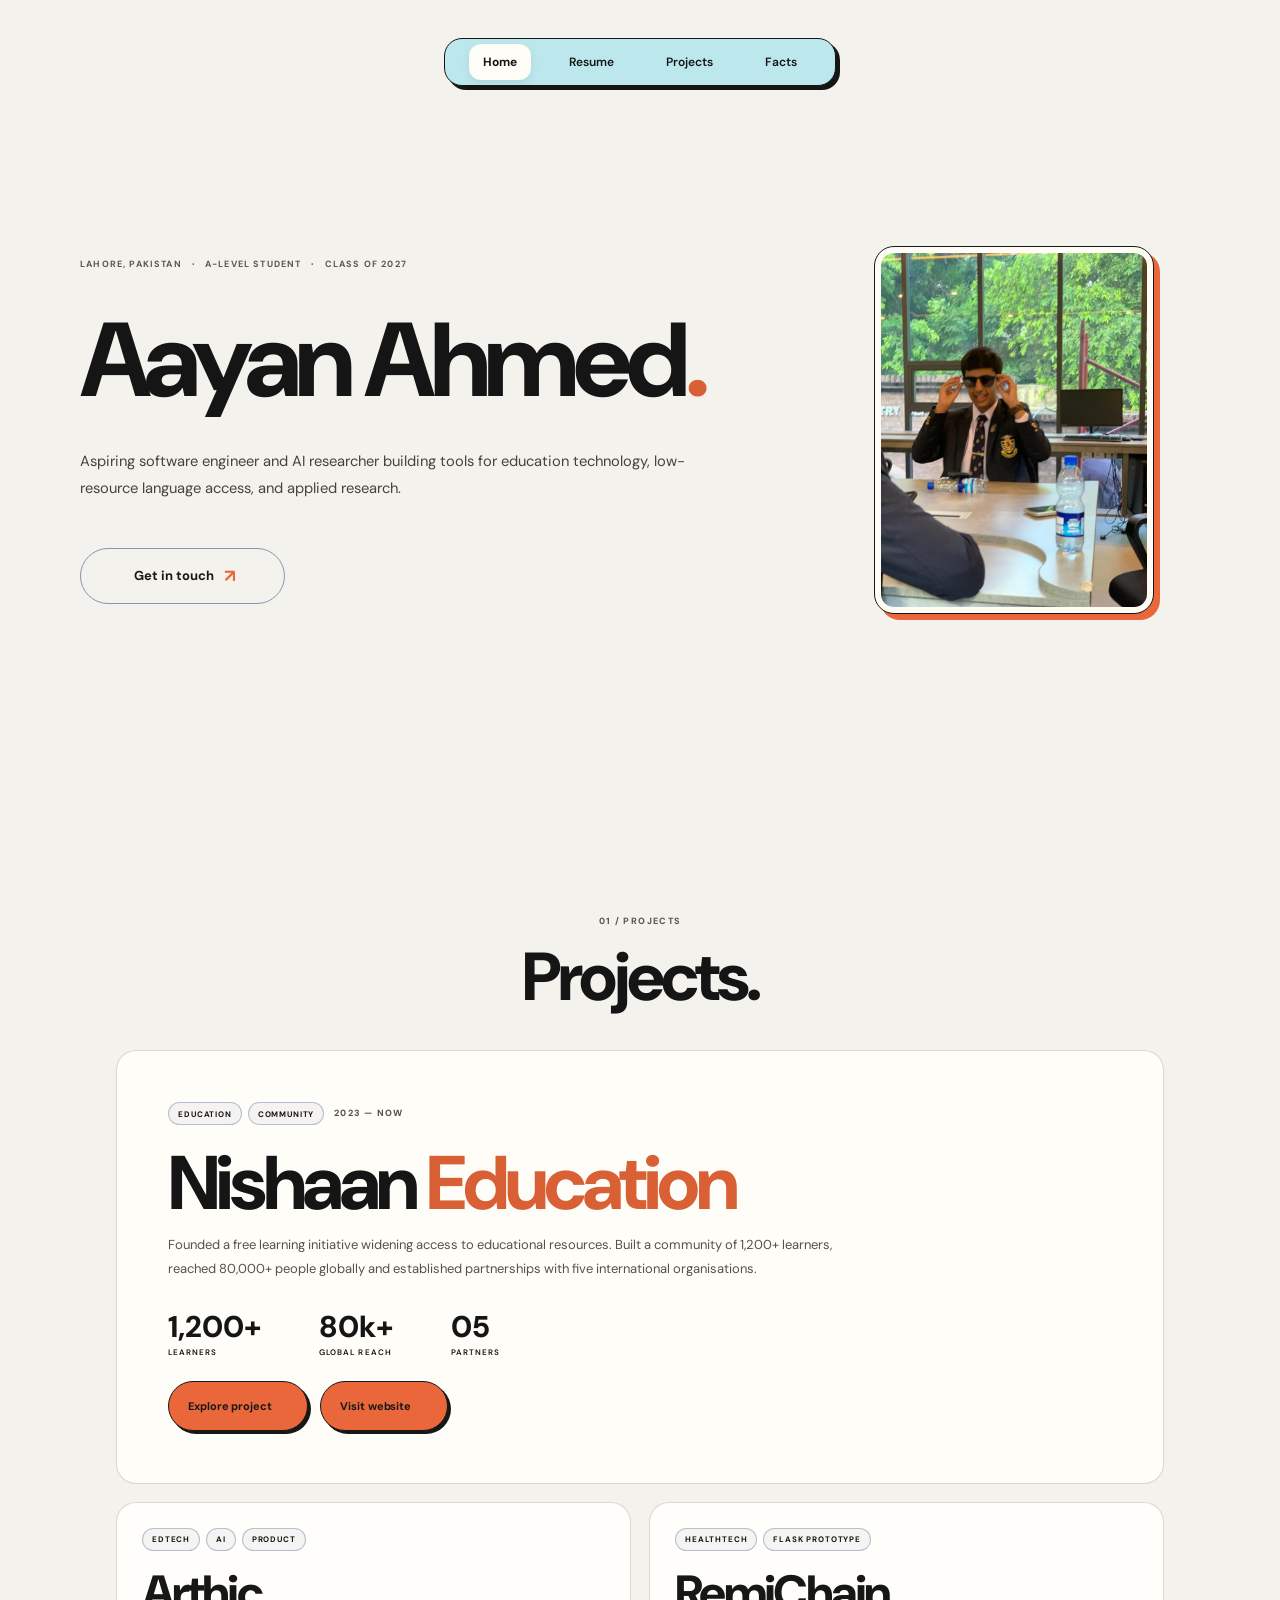
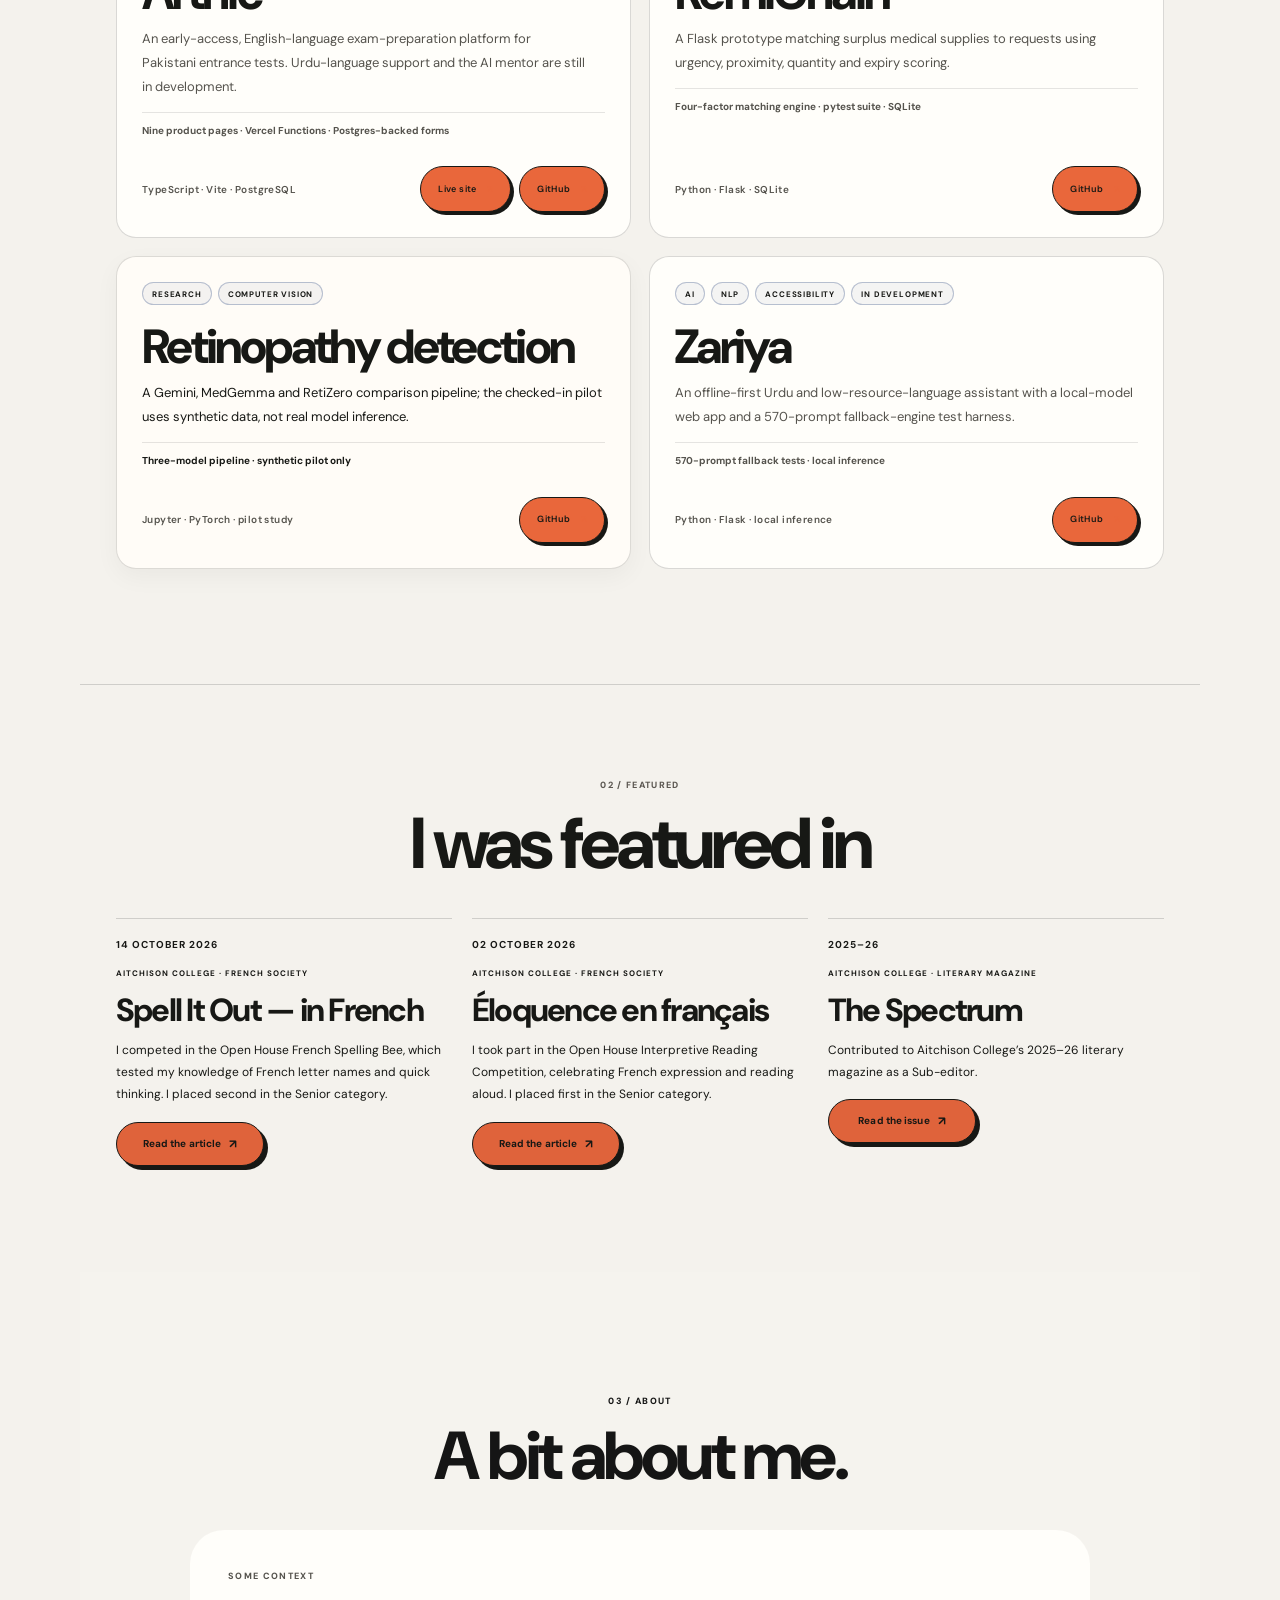
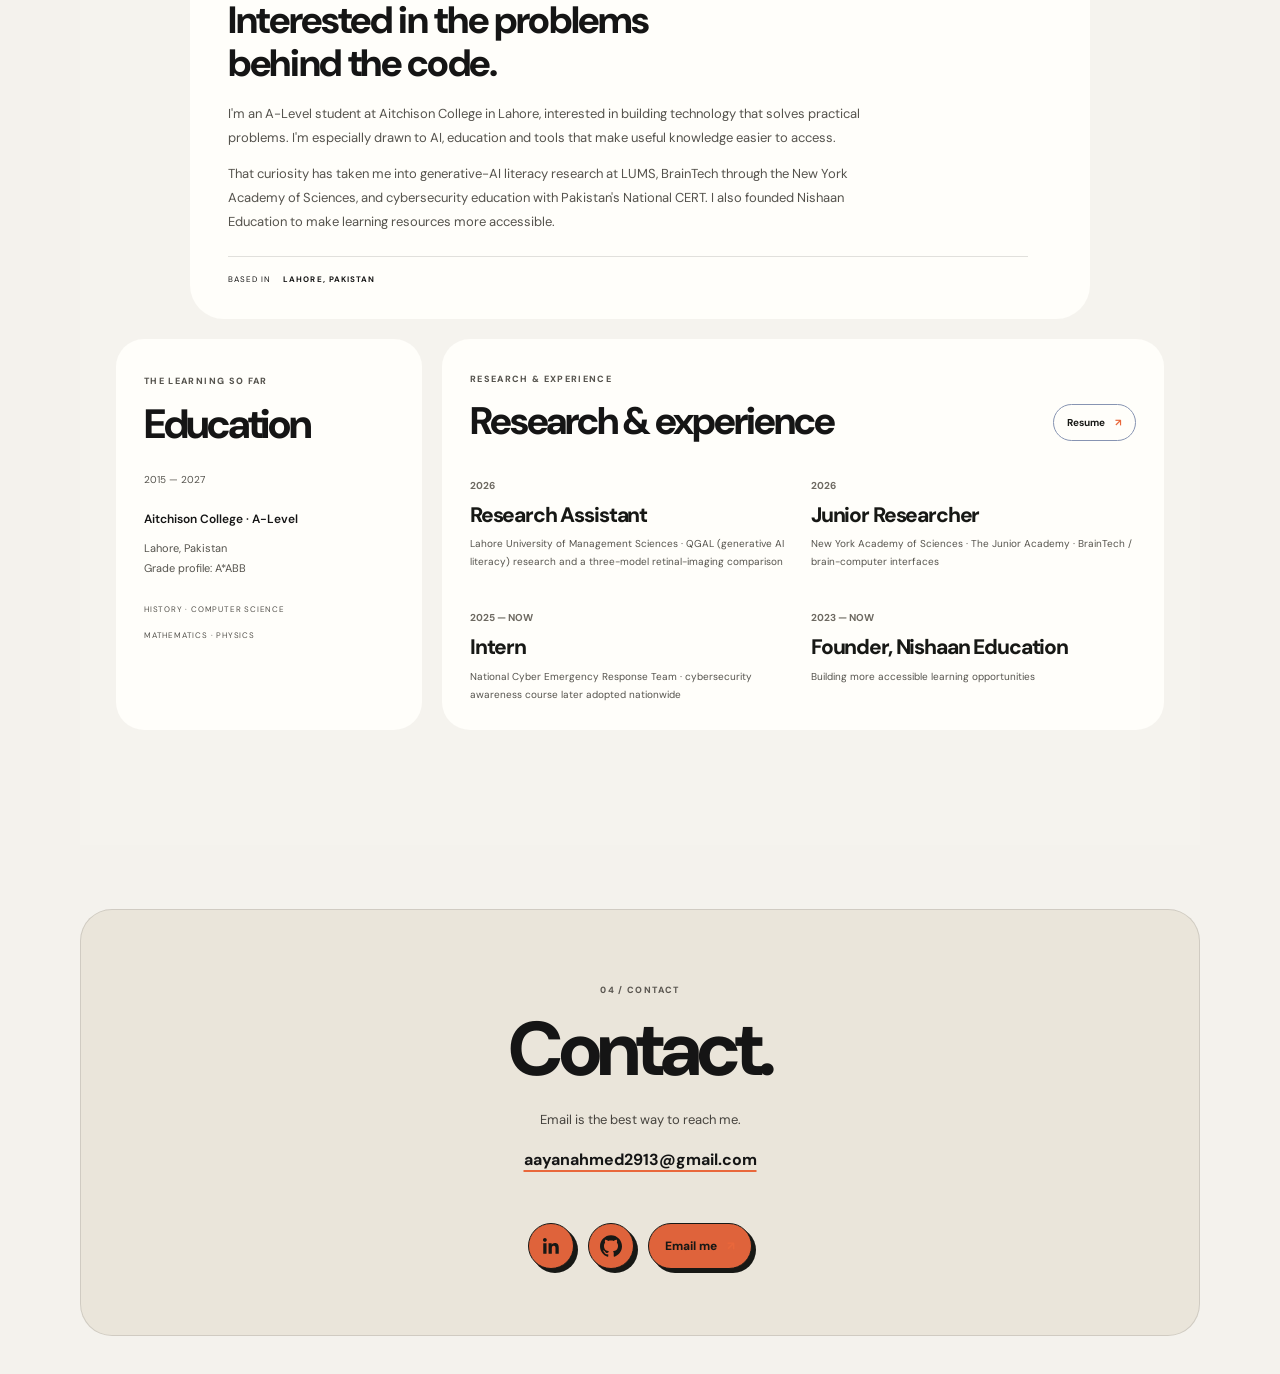
==== index.html @ 7d18eb0f "Refresh cache for About and project tag refinements" ====
<!doctype html>
<html lang="en" data-site-theme="light">
<head>
  <meta charset="utf-8">
  <meta name="viewport" content="width=device-width, initial-scale=1">
  <meta name="theme-color" content="#F4F2ED">
  <title>Aayan Ahmed — Software Engineer &amp; AI Researcher</title>
  <meta name="description" content="Aayan Ahmed is an aspiring software engineer and AI researcher, studying at Aitchison College in Lahore, Pakistan, and building projects in AI and education technology.">
  <meta name="author" content="Aayan Ahmed">
  <meta name="robots" content="index,follow,max-image-preview:large">
  <link rel="canonical" href="https://aayanahmed200.vercel.app/">
  <link rel="icon" href="/favicon.svg?v=20261109-clean" type="image/svg+xml">
  <link rel="stylesheet" href="/styles.css?v=20261114-about-tags-v1">
<meta property="og:type" content="website">
  <meta property="og:site_name" content="Aayan Ahmed">
  <meta property="og:title" content="Aayan Ahmed — Software Engineer &amp; AI Researcher">
  <meta property="og:description" content="Aayan Ahmed is an aspiring software engineer and AI researcher, studying at Aitchison College in Lahore, Pakistan, and building projects in AI and education technology.">
  <meta property="og:url" content="https://aayanahmed200.vercel.app/">

  <meta name="twitter:card" content="summary_large_image">
  <meta name="twitter:title" content="Aayan Ahmed — Software Engineer &amp; AI Researcher">
  <meta name="twitter:description" content="Aayan Ahmed is an aspiring software engineer and AI researcher, studying at Aitchison College in Lahore, Pakistan, and building projects in AI and education technology.">

  <script type="application/ld+json">
  {
    "@context":"https://schema.org",
    "@graph":[
      {
        "@type":"Person",
        "@id":"https://aayanahmed200.vercel.app/#aayan",
        "name":"Aayan Ahmed",
        "alternateName":"Aayan",
        "url":"https://aayanahmed200.vercel.app/",
        "description":"Aayan Ahmed is an aspiring software engineer and AI researcher, studying at Aitchison College in Lahore, Pakistan, and building projects in AI and education technology.",
        "jobTitle":"Aspiring Software Engineer and AI Researcher",
        "email":"mailto:aayanahmed2913@gmail.com",
        "sameAs":["https://github.com/aayanahmed200","https://linkedin.com/in/aayanahmed20"],
        "affiliation":{"@type":"EducationalOrganization","name":"Aitchison College","url":"https://aitchison.edu.pk/"},
        "address":{"@type":"PostalAddress","addressLocality":"Lahore","addressRegion":"Punjab","addressCountry":"PK"},
        "knowsAbout":["Artificial intelligence","Computer science","Education technology","Research","Student leadership","Community education"]
      },
      {"@type":"ProfilePage","@id":"https://aayanahmed200.vercel.app/#profile","url":"https://aayanahmed200.vercel.app/","name":"Aayan Ahmed — Software Engineer & AI Researcher","mainEntity":{"@id":"https://aayanahmed200.vercel.app/#aayan"}},
      {
        "@type":"WebSite",
        "@id":"https://aayanahmed200.vercel.app/#website",
        "url":"https://aayanahmed200.vercel.app/",
        "name":"Aayan Ahmed",
        "publisher":{"@id":"https://aayanahmed200.vercel.app/#aayan"}
      }
    ]
  }
  </script>
  <link rel="preload" as="image" href="/assets/aayan-portrait-2026.webp?v=20261112-pointer-loader-v13" type="image/webp">
</head>
<body class="home-page">
<div class="site-page-loader is-visible" id="site-page-loader" aria-hidden="true"><span class="page-loader-spinner" aria-hidden="true"></span></div>
<noscript><style>.site-page-loader{display:none!important}</style></noscript>

  <header class="site-header">
  <nav class="site-nav" aria-label="Main navigation">
    <a class="nav-link" href="/" data-nav="home">Home</a>
    <a class="nav-link" href="/experience" data-nav="resume">Resume</a>
    <a class="nav-link" href="/projects" data-nav="projects">Projects</a>
    <a class="nav-link" href="/facts" data-nav="facts">Facts</a>
    </nav>
</header>

  <main>
    <section class="hero container" id="top">
      <img class="hero-portrait" src="/assets/aayan-portrait-2026.webp?v=20261112-pointer-loader-v13" alt="Portrait of Aayan Ahmed, aspiring software engineer and AI researcher" width="768" height="1024" loading="eager" fetchpriority="high" decoding="async">
      <p class="hero-kicker">Lahore, Pakistan <span class="kicker-separator">·</span> A-Level student <span class="kicker-separator">·</span> Class of 2027</p>
      <h1><span class="hero-name">Aayan Ahmed<span class="accent-period">.</span></span></h1>
      <p class="hero-copy">Aspiring software engineer and AI researcher building tools for education technology, low-resource language access, and applied research.</p>
      <a class="hero-button" href="mailto:aayanahmed2913@gmail.com">Get in touch <span aria-hidden="true">↗</span></a>
    </section>

    <section class="section work-section" id="work" data-section="work">
      <div class="container">
        <div class="section-heading section-heading-centered reveal">
          <span class="section-label">01 / PROJECTS</span>
          <h2>Projects.</h2>
          <p class="section-note"></p>
        </div>

        <div class="project-grid reveal">
          <article class="project-card project-feature" id="nishaan">
            <div class="project-copy">
              <div class="project-meta-row"><div class="project-tags" aria-label="Project categories"><span class="project-tag-chip">EDUCATION</span><span class="project-tag-chip">COMMUNITY</span></div><span class="project-year">2023 — NOW</span></div>
              <h3>Nishaan <span class="heading-accent">Education</span></h3>
              <p>Founded a free learning initiative widening access to educational resources. Built a community of 1,200+ learners, reached 80,000+ people globally and established partnerships with five international organisations.</p>
              <div class="feature-stats">
                <div><strong>1,200+</strong><span>LEARNERS</span></div>
                <div><strong>80k+</strong><span>GLOBAL REACH</span></div>
                <div><strong>05</strong><span>PARTNERS</span></div>
              </div>
              <div class="project-actions"><a class="project-arrow-link" href="/projects#nishaan">Explore project <span aria-hidden="true">↗</span></a><a class="project-arrow-link" href="https://nishaanedu.lovable.app/" target="_blank" rel="noopener noreferrer">Visit website <span aria-hidden="true">↗</span></a></div>
            </div>
            
          </article>

          <article class="project-card project-card-small">
            <div class="project-meta-row"><div class="project-tags" aria-label="Project categories"><span class="project-tag-chip">EDTECH</span><span class="project-tag-chip">AI</span><span class="project-tag-chip">PRODUCT</span></div></div>
            <div class="small-card-content">
              <h3>Arthic</h3>
              <p>An early-access, English-language exam-preparation platform for Pakistani entrance tests. Urdu-language support and the AI mentor are still in development.</p>
              <p class="project-proof">Nine product pages · Vercel Functions · Postgres-backed forms</p>
            </div>
            <div class="project-foot"><span>TypeScript · Vite · PostgreSQL</span><span class="project-foot-links"><a class="project-foot-source" href="https://www.arthic.tech/" target="_blank" rel="noopener noreferrer">Live site <span aria-hidden="true">↗</span></a><a class="project-foot-source" href="https://github.com/aayanahmed200/arthic" target="_blank" rel="noopener noreferrer">GitHub <span aria-hidden="true">↗</span></a></span></div>
          </article>

          <article class="project-card project-card-small project-remichain">
            <div class="project-meta-row"><div class="project-tags" aria-label="Project categories"><span class="project-tag-chip">HEALTHTECH</span><span class="project-tag-chip">FLASK PROTOTYPE</span></div></div>
            <div class="small-card-content">
              <h3>RemiChain</h3>
              <p>A Flask prototype matching surplus medical supplies to requests using urgency, proximity, quantity and expiry scoring.</p>
              <p class="project-proof">Four-factor matching engine · pytest suite · SQLite</p>
            </div>
            <div class="project-foot"><span>Python · Flask · SQLite</span><a class="project-foot-source" href="https://github.com/aayanahmed200/remichain" target="_blank" rel="noopener noreferrer">GitHub <span aria-hidden="true">↗</span></a></div>
          </article>

          <article class="project-card project-card-small project-research">
            <div class="project-meta-row"><div class="project-tags" aria-label="Project categories"><span class="project-tag-chip">RESEARCH</span><span class="project-tag-chip">COMPUTER VISION</span></div></div>
            <div class="small-card-content">
              <h3>Retinopathy detection</h3>
              <p>A Gemini, MedGemma and RetiZero comparison pipeline; the checked-in pilot uses synthetic data, not real model inference.</p>
              <p class="project-proof">Three-model pipeline · synthetic pilot only</p>
            </div>
            <div class="project-foot"><span>Jupyter · PyTorch · pilot study</span><a class="project-foot-source" href="https://github.com/aayanahmed200/diabetic-retinopathy-vlm-comparison" target="_blank" rel="noopener noreferrer">GitHub <span aria-hidden="true">↗</span></a></div>
          </article>
          <article class="project-card project-card-small project-zariya">
            <div class="project-meta-row"><div class="project-tags" aria-label="Project categories"><span class="project-tag-chip">AI</span><span class="project-tag-chip">NLP</span><span class="project-tag-chip">ACCESSIBILITY</span><span class="project-tag-chip">IN DEVELOPMENT</span></div></div>
            <div class="small-card-content">
              <h3>Zariya</h3>
              <p>An offline-first Urdu and low-resource-language assistant with a local-model web app and a 570-prompt fallback-engine test harness.</p>
              <p class="project-proof">570-prompt fallback tests · local inference</p>
            </div>
            <div class="project-foot"><span>Python · Flask · local inference</span><a class="project-foot-source" href="https://github.com/aayanahmed200/zariya" target="_blank" rel="noopener noreferrer">GitHub <span aria-hidden="true">↗</span></a></div>
          </article>

          

          </div></div>
    </section>


    <section class="section featured-section" id="featured" data-section="featured">
      <div class="container">
        <div class="section-heading section-heading-centered reveal">
          <span class="section-label">02 / FEATURED</span>
          <h2>I was featured in</h2>
          
        </div>
        <div class="featured-grid reveal">
          <article class="featured-card">
            <div class="featured-card-top"><span class="article-date">14 OCTOBER 2026</span></div>
            <p class="article-kicker">AITCHISON COLLEGE · FRENCH SOCIETY</p>
            <h3>Spell It Out — in French</h3>
            <p>I competed in the Open House French Spelling Bee, which tested my knowledge of French letter names and quick thinking. I placed second in the Senior category.</p>
            <a href="https://aitchison.edu.pk/news-3421-spell-it-out-in-french" target="_blank" rel="noopener noreferrer">Read the article <span aria-hidden="true">↗</span></a>
          </article>
          <article class="featured-card">
            <div class="featured-card-top"><span class="article-date">02 OCTOBER 2026</span></div>
            <p class="article-kicker">AITCHISON COLLEGE · FRENCH SOCIETY</p>
            <h3>Éloquence en français</h3>
            <p>I took part in the Open House Interpretive Reading Competition, celebrating French expression and reading aloud. I placed first in the Senior category.</p>
            <a href="https://aitchison.edu.pk/news-3387-eloquence-en-francais-open-house-interpretive-reading" target="_blank" rel="noopener noreferrer">Read the article <span aria-hidden="true">↗</span></a>
          </article>
          <article class="featured-card">
            <div class="featured-card-top"><span class="article-date">2025–26</span></div>
            <p class="article-kicker">AITCHISON COLLEGE · LITERARY MAGAZINE</p>
            <h3>The Spectrum</h3>
            <p>Contributed to Aitchison College’s 2025–26 literary magazine as a Sub-editor.</p>
            <a href="https://aitchison.edu.pk/school_doc/2025-26/chronicles/Spectrum-2025-26%28Literary%29.pdf" target="_blank" rel="noopener noreferrer">Read the issue <span aria-hidden="true">↗</span></a>
          </article>
        </div>
      </div>
    </section>

<section class="section about-section" id="about" data-section="about">
      <div class="container">
        <div class="section-heading section-heading-centered reveal">
          <span class="section-label">03 / ABOUT</span>
          <h2>A bit about me.</h2>
        </div>

        <div class="about-grid reveal">
          <article class="context-card">
            <span class="card-kicker">SOME CONTEXT</span>
            <h3>Interested in the problems behind the code.</h3>
            
            <p>I'm an A-Level student at Aitchison College in Lahore, interested in building technology that solves practical problems. I'm especially drawn to AI, education and tools that make useful knowledge easier to access.</p>
            <p>That curiosity has taken me into generative-AI literacy research at LUMS, BrainTech through the New York Academy of Sciences, and cybersecurity education with Pakistan's National CERT. I also founded Nishaan Education to make learning resources more accessible.</p>
            <div class="context-signoff"><span>BASED IN</span><strong>LAHORE, PAKISTAN</strong></div>
          </article>
          
        </div>

        <div class="about-details-grid reveal">
          <article class="education-card">
            <span class="card-kicker">THE LEARNING SO FAR</span>
            <h3>Education</h3>
            <div class="education-year">2015 — 2027</div>
            <div class="timeline-dot"></div>
            <div class="education-line"></div>
            <strong>Aitchison College · A-Level</strong>
            <p>Lahore, Pakistan<br>Grade profile: A*ABB</p>
            <span class="education-subjects">HISTORY · COMPUTER SCIENCE<br>MATHEMATICS · PHYSICS</span>
          </article>

<article class="experience-card reveal">
            <div class="experience-heading"><div><span class="card-kicker">RESEARCH & EXPERIENCE</span><h3>Research &amp; experience</h3></div><a href="/experience">Resume <span aria-hidden="true">↗</span></a></div>
            <div class="experience-track">
              <article class="experience-item"><span class="experience-date">2026</span><span class="experience-point"></span><div><h4>Research Assistant</h4><p>Lahore University of Management Sciences · QGAL (generative AI literacy) research and a three-model retinal-imaging comparison</p></div></article>
              <article class="experience-item"><span class="experience-date">2026</span><span class="experience-point"></span><div><h4>Junior Researcher</h4><p>New York Academy of Sciences · The Junior Academy · BrainTech / brain-computer interfaces</p></div></article>
              <article class="experience-item"><span class="experience-date">2025 — NOW</span><span class="experience-point"></span><div><h4>Intern</h4><p>National Cyber Emergency Response Team · cybersecurity awareness course later adopted nationwide</p></div></article>
              <article class="experience-item"><span class="experience-date">2023 — NOW</span><span class="experience-point"></span><div><h4>Founder, Nishaan Education</h4><p>Building more accessible learning opportunities</p></div></article>
            </div>
          </article>

          
        </div>


      </div>
    </section>

    

    <section class="contact-section" id="contact" data-section="contact">
      <div class="contact-glow" aria-hidden="true"></div>
      <div class="contact-inner container reveal">
        <span class="section-label">04 / CONTACT</span>
        <h2>Contact.</h2>
        <p>Email is the best way to reach me.</p>
        <a class="contact-email" href="mailto:aayanahmed2913@gmail.com">aayanahmed2913@gmail.com</a>
        <div class="social-row">
          <a class="social-circle" href="https://linkedin.com/in/aayanahmed20" target="_blank" rel="noopener noreferrer" aria-label="LinkedIn"><svg viewBox="0 0 24 24" aria-hidden="true" focusable="false"><path d="M20.447 20.452h-3.554v-5.569c0-1.328-.027-3.037-1.852-3.037-1.853 0-2.136 1.445-2.136 2.939v5.667H9.35V9h3.414v1.561h.049c.476-.9 1.637-1.85 3.37-1.85 3.601 0 4.267 2.37 4.267 5.455v6.286zM5.337 7.433c-1.144 0-2.07-.926-2.07-2.067 0-1.14.926-2.066 2.07-2.066s2.07.926 2.07 2.066c0 1.141-.926 2.067-2.07 2.067zm1.782 13.019H3.555V9h3.564v11.452z"/></svg></a>
          <a class="social-circle" href="https://github.com/aayanahmed200" target="_blank" rel="noopener noreferrer" aria-label="GitHub"><svg viewBox="0 0 24 24" aria-hidden="true" focusable="false"><path d="M12 .297c-6.63 0-12 5.373-12 12 0 5.303 3.438 9.8 8.205 11.385.6.113.82-.258.82-.577 0-.285-.01-1.04-.015-2.04-3.338.724-4.042-1.61-4.042-1.61-.546-1.387-1.333-1.757-1.333-1.757-1.09-.745.083-.73.083-.73 1.205.085 1.84 1.238 1.84 1.238 1.07 1.835 2.807 1.305 3.492.998.108-.776.418-1.305.762-1.605-2.665-.305-5.466-1.333-5.466-5.93 0-1.31.465-2.38 1.235-3.22-.124-.303-.535-1.523.117-3.176 0 0 1.008-.322 3.3 1.23.957-.266 1.982-.399 3-.404 1.018.005 2.043.138 3 .404 2.29-1.552 3.296-1.23 3.296-1.23.655 1.653.244 2.873.12 3.176.77.84 1.233 1.91 1.233 3.22 0 4.61-2.805 5.622-5.475 5.922.43.372.814 1.102.814 2.222 0 1.604-.015 2.896-.015 3.29 0 .322.216.694.825.576C20.565 22.092 24 17.593 24 12.297c0-6.627-5.373-12-12-12Z"/></svg></a>
          <a class="email-pill" href="mailto:aayanahmed2913@gmail.com">Email me <span aria-hidden="true">↗</span></a>
        </div>
        
      </div>
    </section>
  </main>
  <script src="/script.js?v=20261114-uniform-nav-v1"></script>

  <!-- Vercel Web Analytics -->
  <script src="/analytics-init.js?v=20261110-security" defer></script>
  <script defer src="/_vercel/insights/script.js"></script>
</body>
</html>
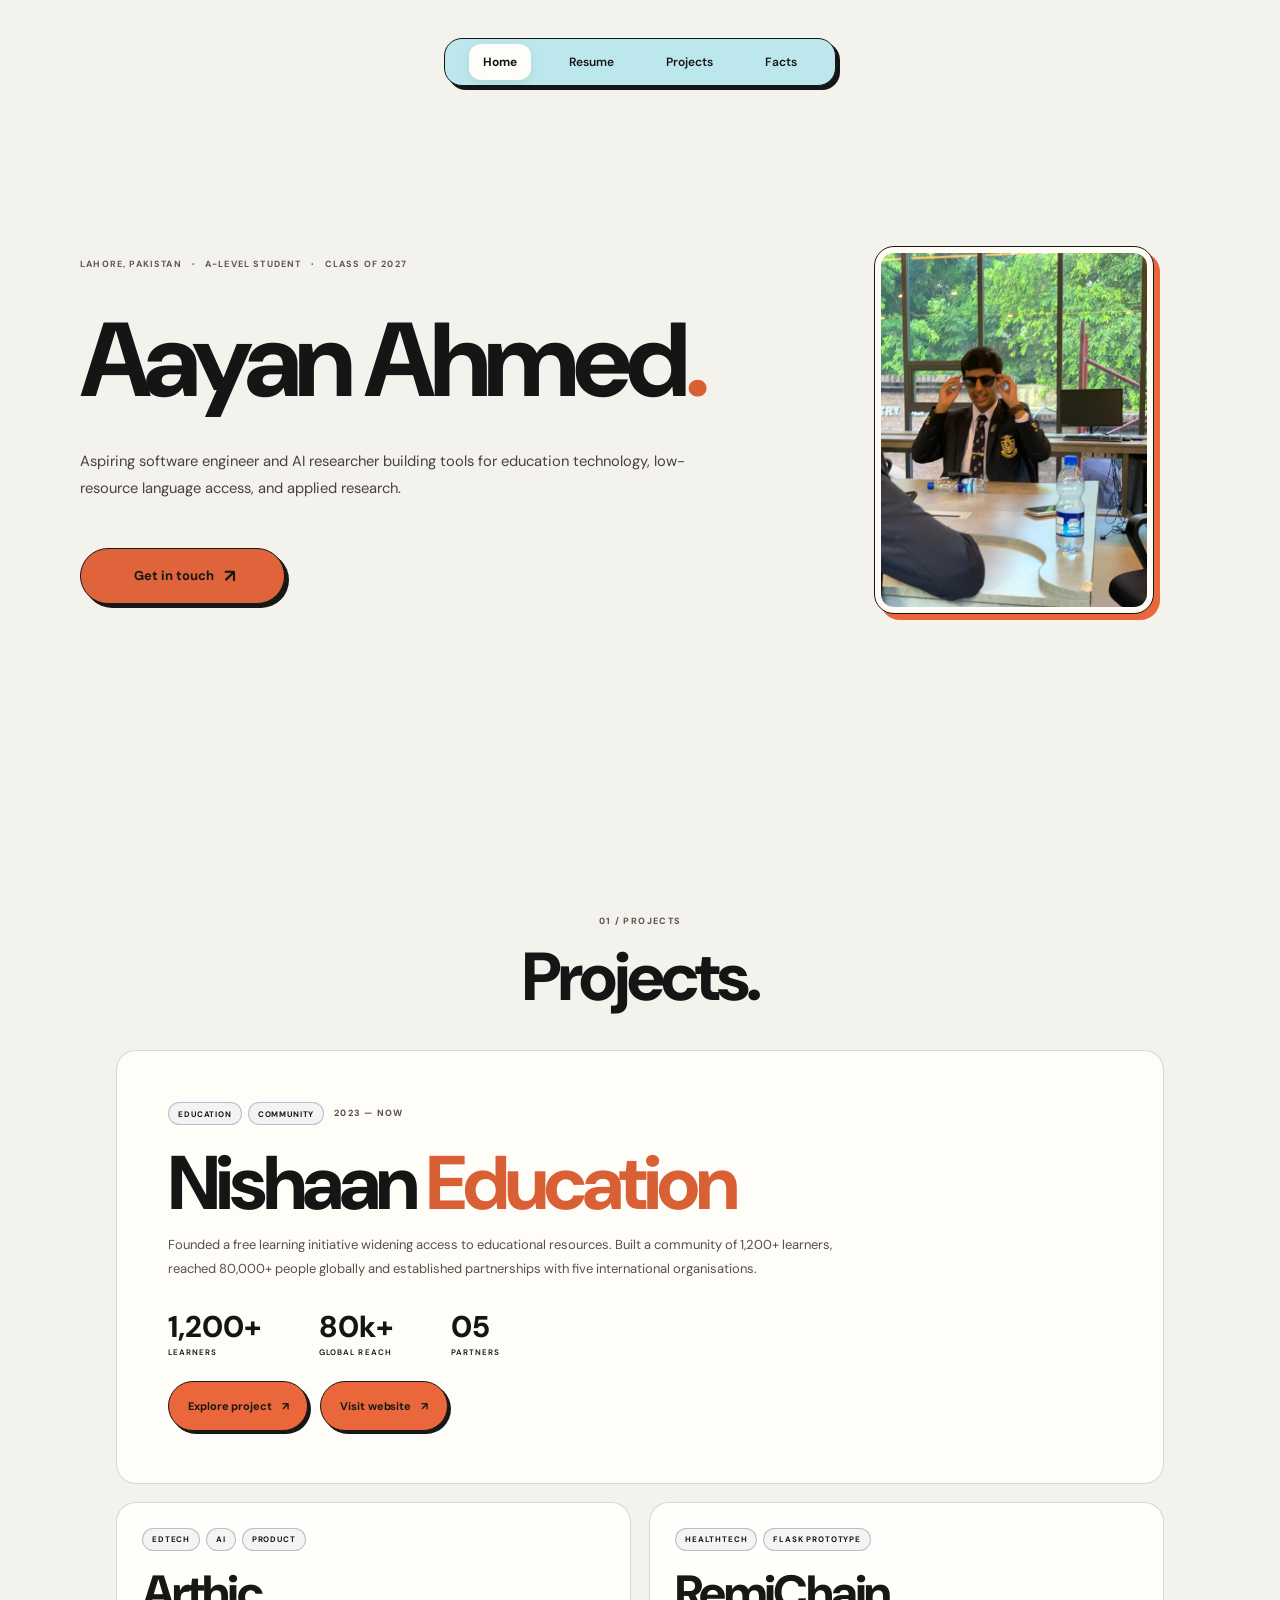
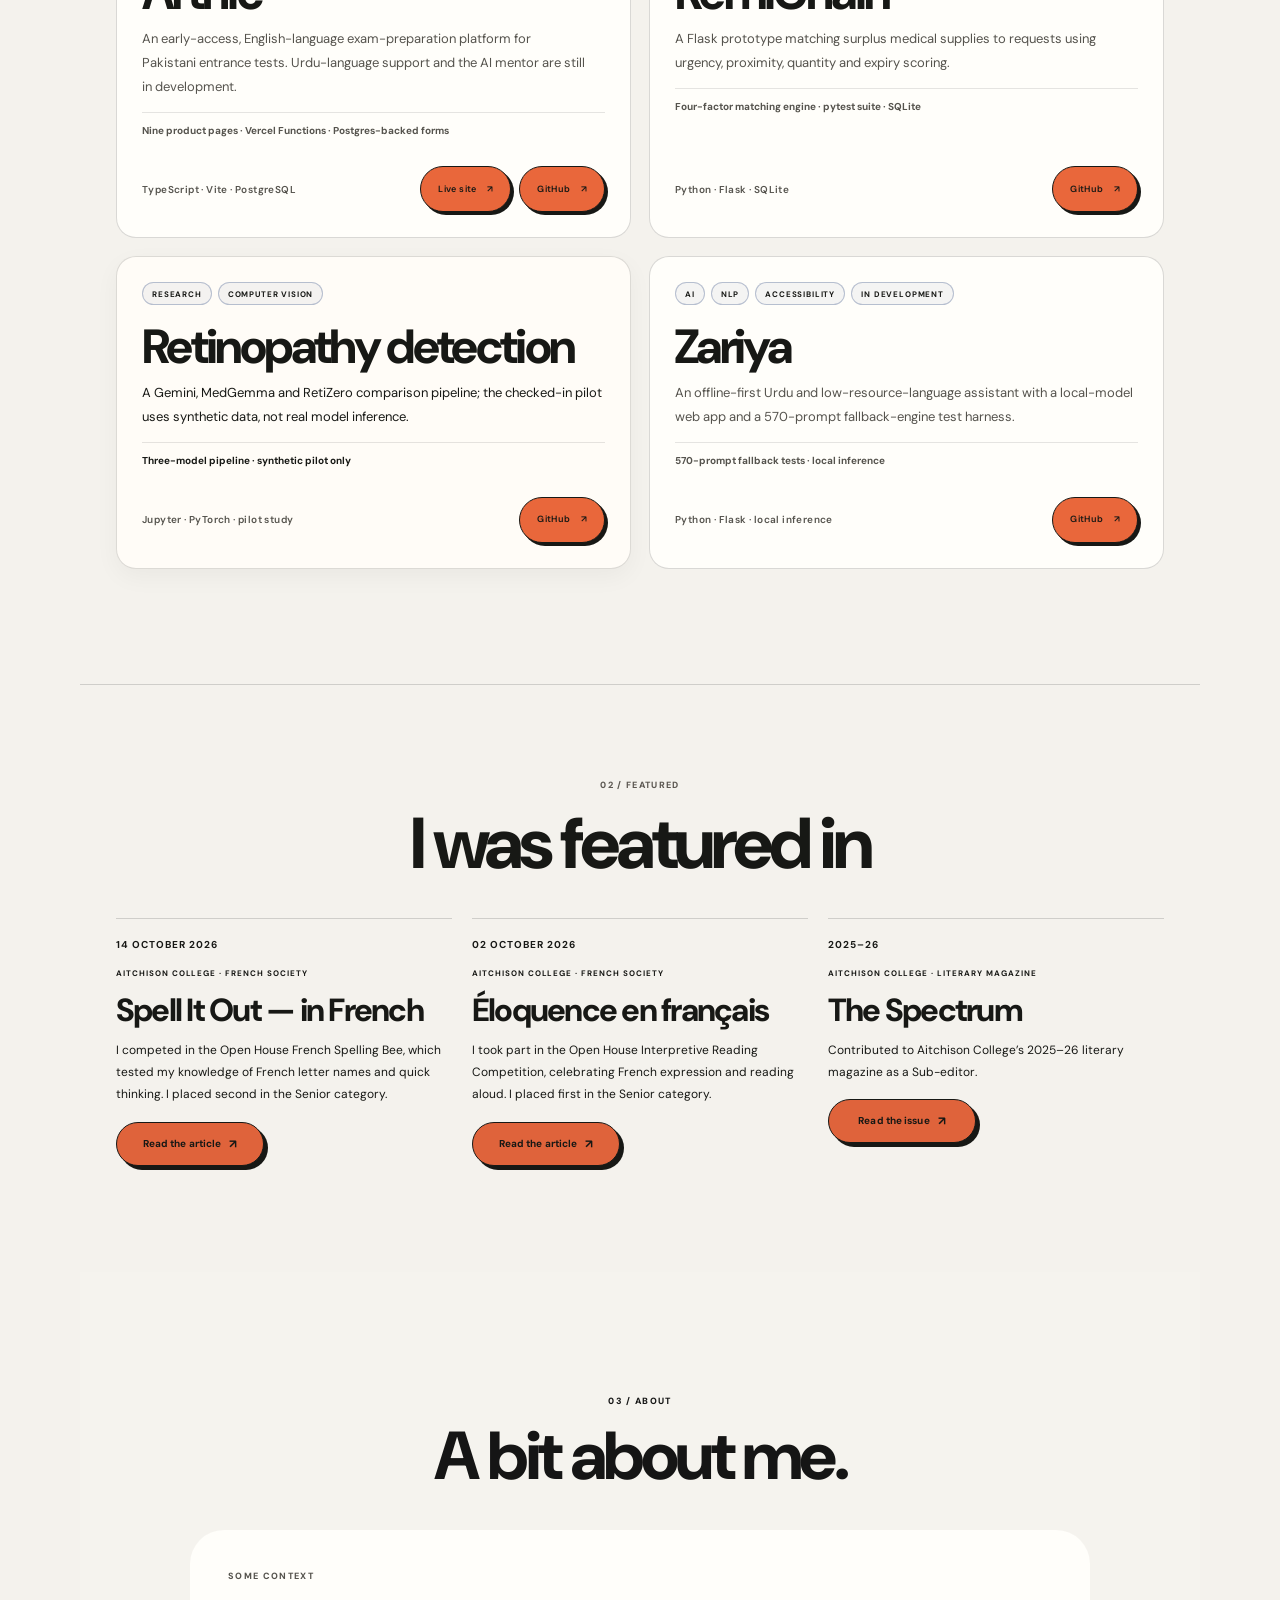
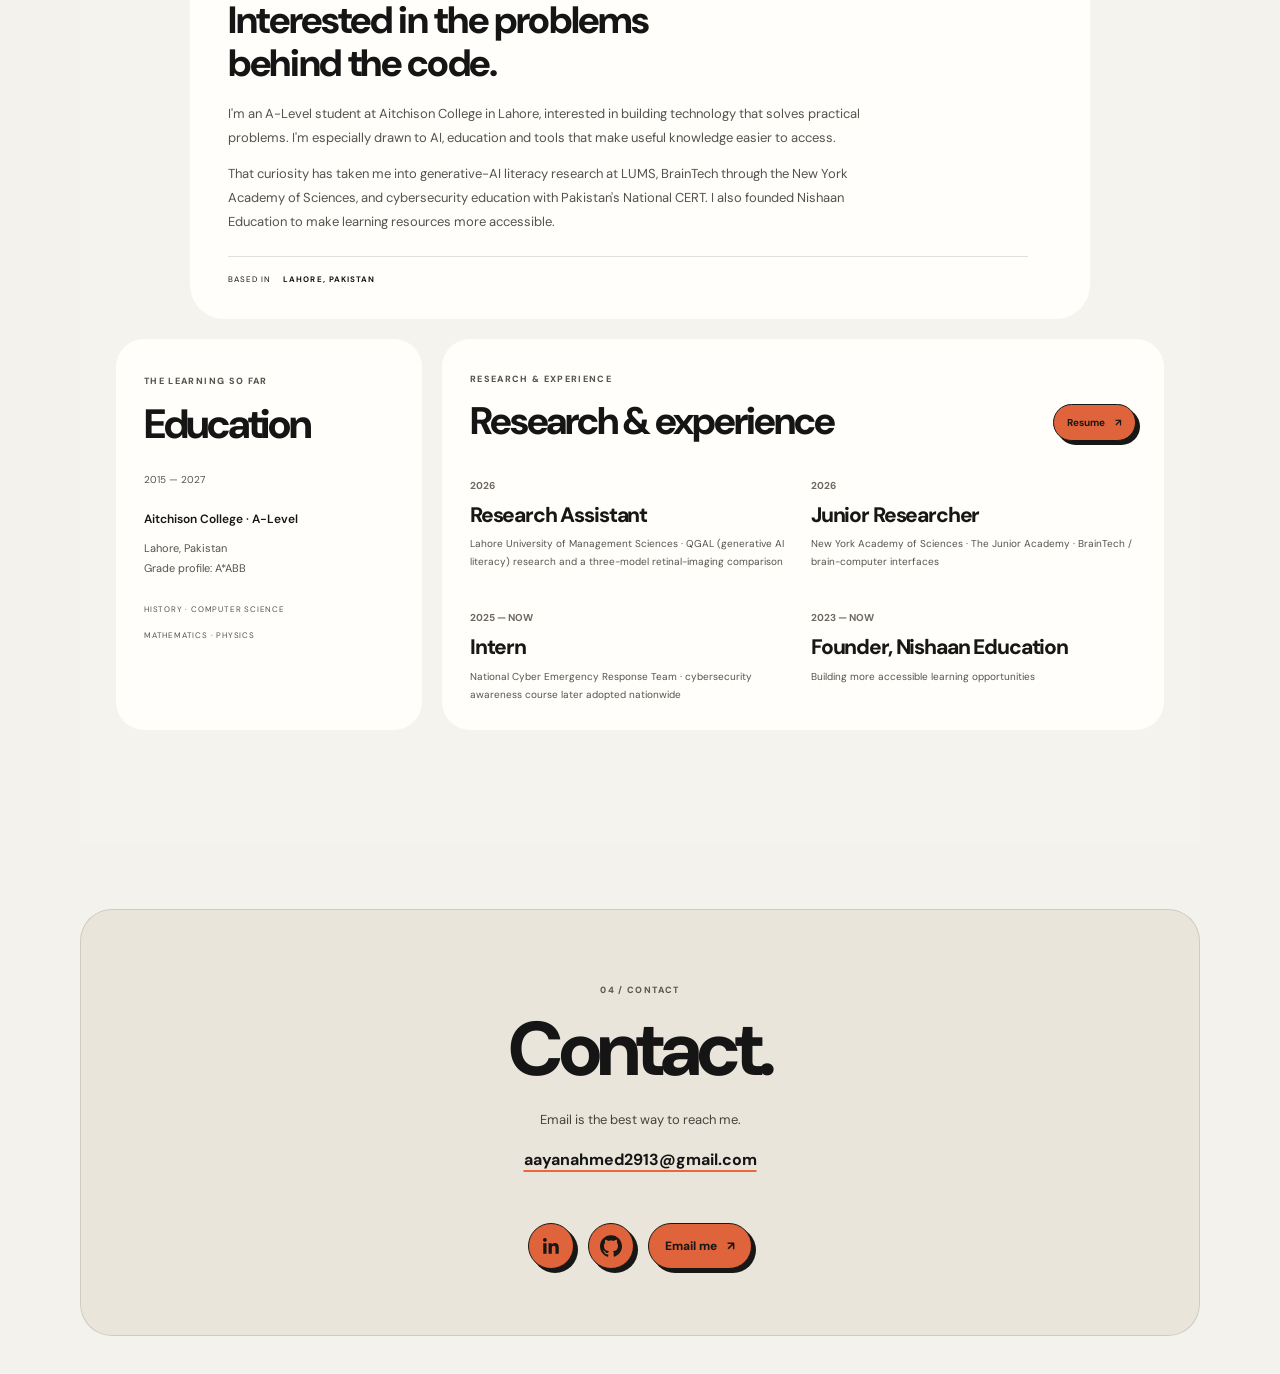
==== commit adee7e64: "Restore solid orange buttons and warm yellow hover" ====
--- a/index.html
+++ b/index.html
@@ -10,7 +10,7 @@
   <meta name="robots" content="index,follow,max-image-preview:large">
   <link rel="canonical" href="https://aayanahmed200.vercel.app/">
   <link rel="icon" href="/favicon.svg?v=20261109-clean" type="image/svg+xml">
-  <link rel="stylesheet" href="/styles.css?v=20261114-about-tags-v1">
+  <link rel="stylesheet" href="/styles.css?v=20261114-original-cta-v2">
 <meta property="og:type" content="website">
   <meta property="og:site_name" content="Aayan Ahmed">
   <meta property="og:title" content="Aayan Ahmed — Software Engineer &amp; AI Researcher">
--- a/styles.css
+++ b/styles.css
@@ -9812,3 +9812,123 @@
     font-size: 12px !important;
   }
 }
+
+
+/* Restore the original solid CTA style: orange base, yellow hover, dark ink. */
+html[data-site-theme="light"] body :is(
+  a.hero-button,
+  a.button-primary,
+  .project-actions > a,
+  a.project-arrow-link,
+  .project-foot a,
+  a.text-link,
+  a.email-pill,
+  a.error-home-link,
+  a.error-project-link,
+  .experience-heading > a,
+  .featured-card > a,
+  a.social-circle
+) {
+  background: #DF633B !important;
+  background-color: #DF633B !important;
+  background-image: none !important;
+  color: #171815 !important;
+  -webkit-text-fill-color: #171815 !important;
+  border: 1px solid #171815 !important;
+  border-color: #171815 !important;
+  border-radius: 999px !important;
+  box-shadow: 4px 4px 0 #171815 !important;
+  text-decoration: none !important;
+  transform: translateY(0) scale(1) !important;
+  transition:
+    background-color .24s cubic-bezier(.2,.7,.2,1),
+    color .24s cubic-bezier(.2,.7,.2,1),
+    border-color .24s cubic-bezier(.2,.7,.2,1),
+    box-shadow .24s cubic-bezier(.2,.7,.2,1),
+    transform .24s cubic-bezier(.2,.7,.2,1) !important;
+}
+html[data-site-theme="light"] body :is(
+  a.hero-button,
+  a.button-primary,
+  .project-actions > a,
+  a.project-arrow-link,
+  .project-foot a,
+  a.text-link,
+  a.email-pill,
+  a.error-home-link,
+  a.error-project-link,
+  .experience-heading > a,
+  .featured-card > a,
+  a.social-circle
+):is(:hover, :focus-visible) {
+  background: #F1D77F !important;
+  background-color: #F1D77F !important;
+  background-image: none !important;
+  color: #171815 !important;
+  -webkit-text-fill-color: #171815 !important;
+  border-color: #171815 !important;
+  box-shadow: 6px 6px 0 #171815 !important;
+  transform: translateY(-2px) scale(1) !important;
+}
+html[data-site-theme="light"] body :is(
+  a.hero-button,
+  a.button-primary,
+  .project-actions > a,
+  a.project-arrow-link,
+  .project-foot a,
+  a.text-link,
+  a.email-pill,
+  a.error-home-link,
+  a.error-project-link,
+  .experience-heading > a,
+  .featured-card > a,
+  a.social-circle
+):active {
+  background: #F1D77F !important;
+  background-color: #F1D77F !important;
+  color: #171815 !important;
+  -webkit-text-fill-color: #171815 !important;
+  box-shadow: 3px 3px 0 #171815 !important;
+  transform: translateY(0) scale(1) !important;
+}
+/* Arrow glyphs have no separate box or fill; they sit cleanly beside the label. */
+html[data-site-theme="light"] body :is(
+  a.hero-button,
+  a.button-primary,
+  .project-actions > a,
+  a.project-arrow-link,
+  .project-foot a,
+  a.text-link,
+  a.email-pill,
+  a.error-home-link,
+  a.error-project-link,
+  .experience-heading > a,
+  .featured-card > a
+) > span[aria-hidden="true"] {
+  display: inline-flex !important;
+  align-items: center !important;
+  justify-content: center !important;
+  flex: 0 0 auto !important;
+  margin: 0 !important;
+  padding: 0 !important;
+  border: 0 !important;
+  border-radius: 0 !important;
+  background: transparent !important;
+  background-color: transparent !important;
+  background-image: none !important;
+  color: #171815 !important;
+  -webkit-text-fill-color: #171815 !important;
+  box-shadow: none !important;
+  line-height: 1 !important;
+  transform: none !important;
+  transition: color .24s cubic-bezier(.2,.7,.2,1) !important;
+}
+@media (prefers-reduced-motion: reduce) {
+  html[data-site-theme="light"] body :is(
+    a.hero-button, a.button-primary, .project-actions > a, a.project-arrow-link,
+    .project-foot a, a.text-link, a.email-pill, a.error-home-link, a.error-project-link,
+    .experience-heading > a, .featured-card > a, a.social-circle
+  ) {
+    transition: none !important;
+  }
+}
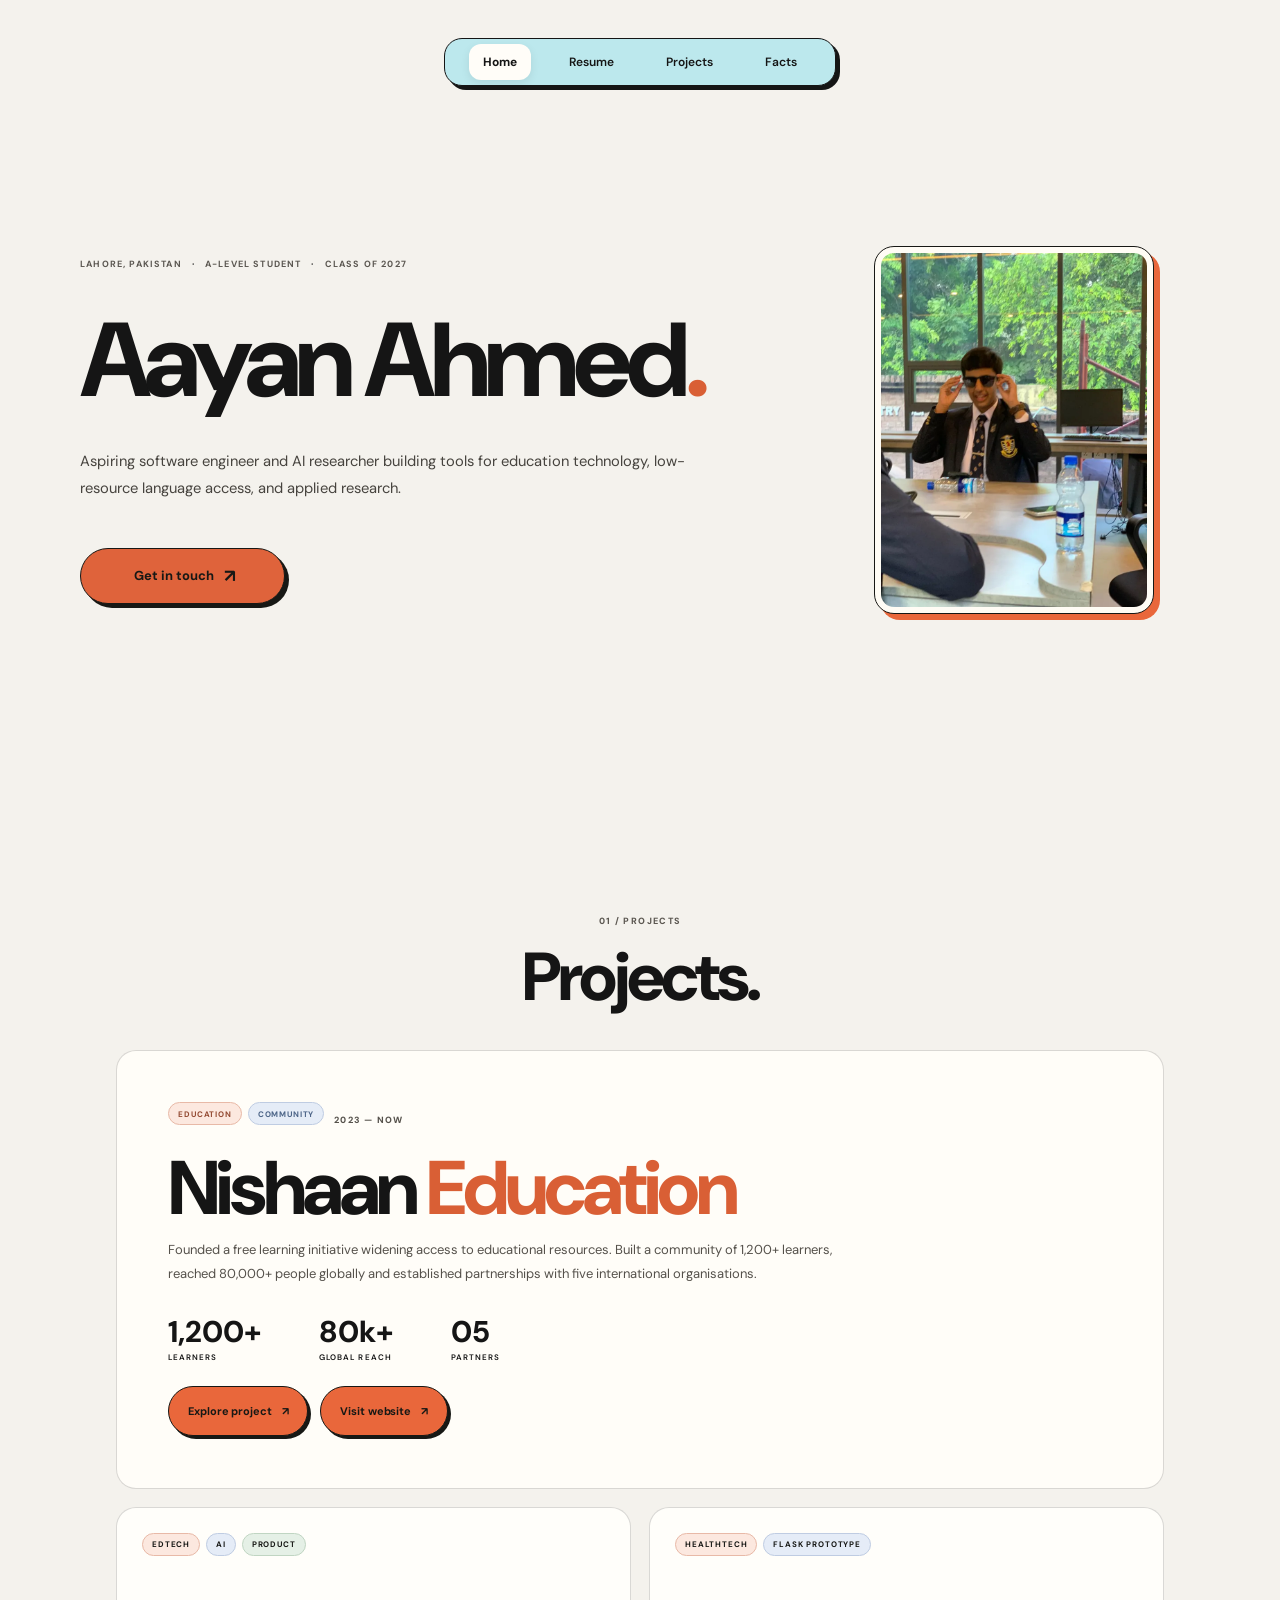
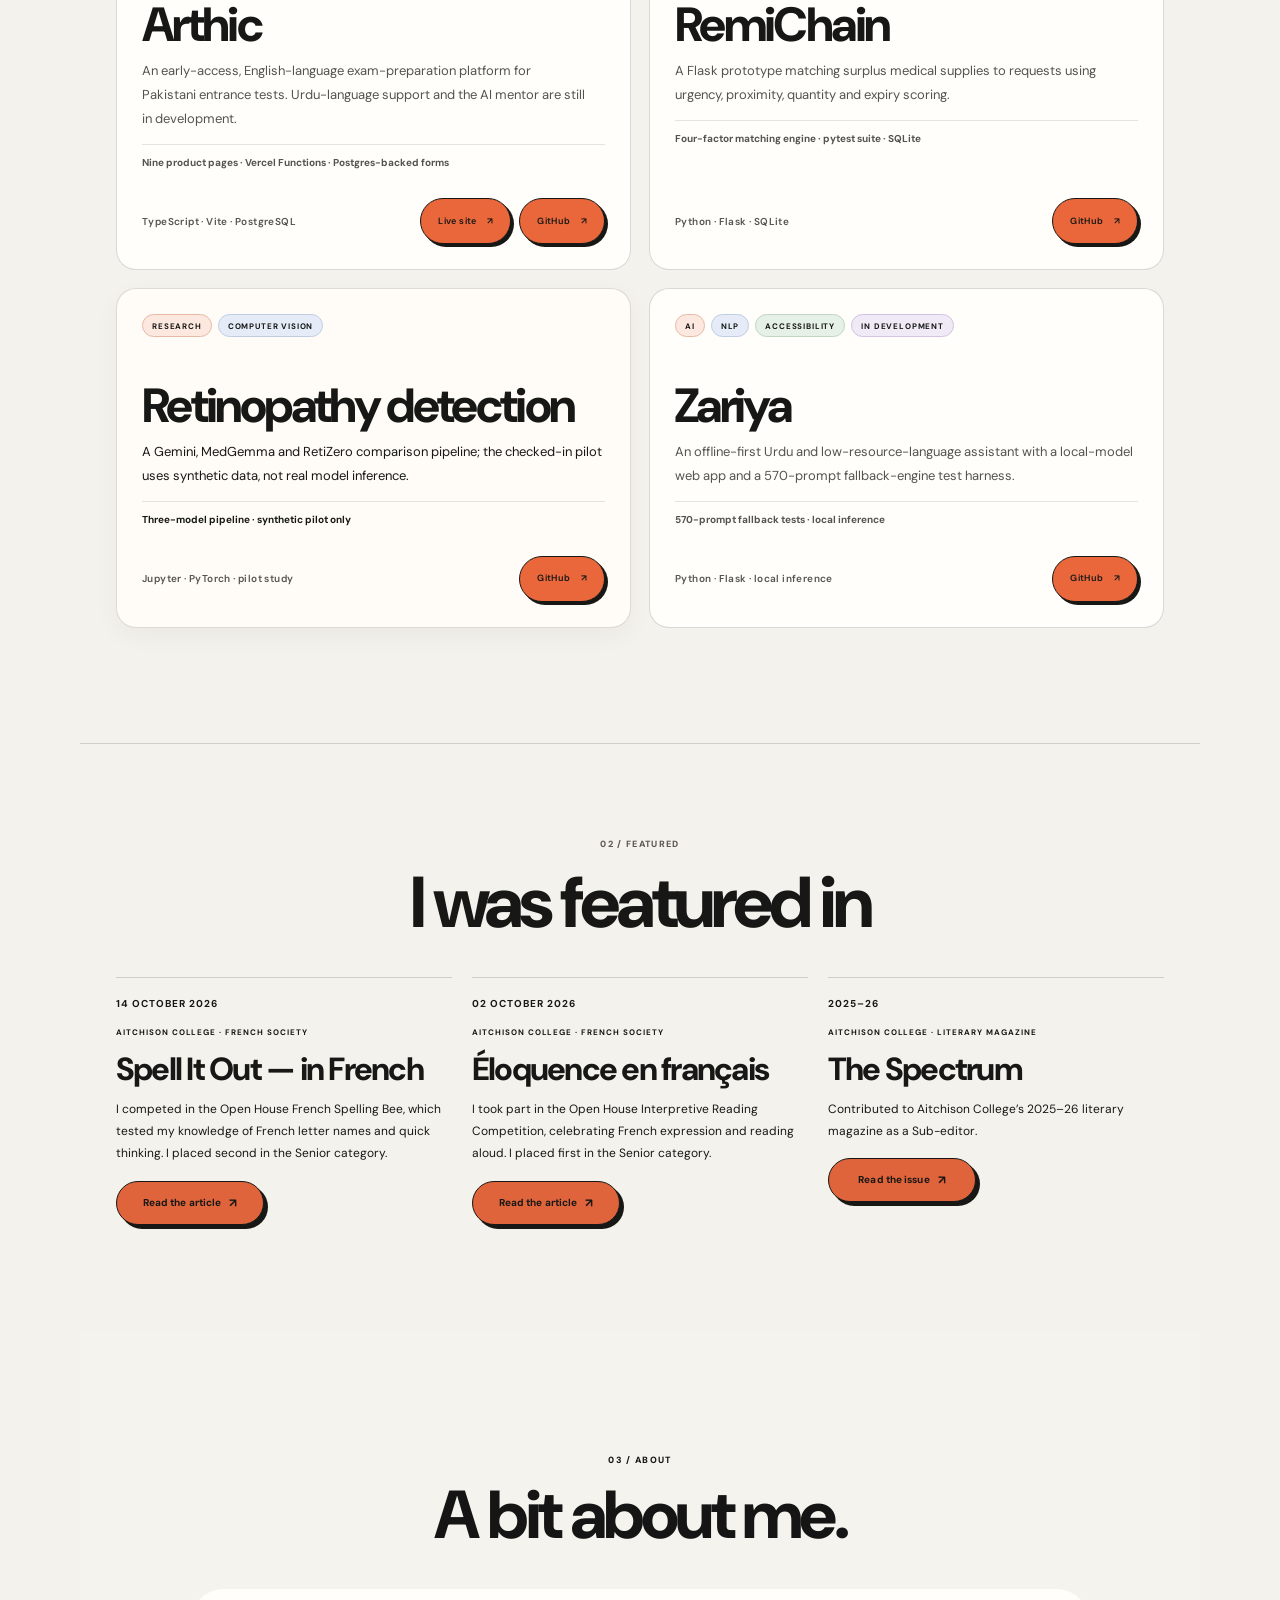
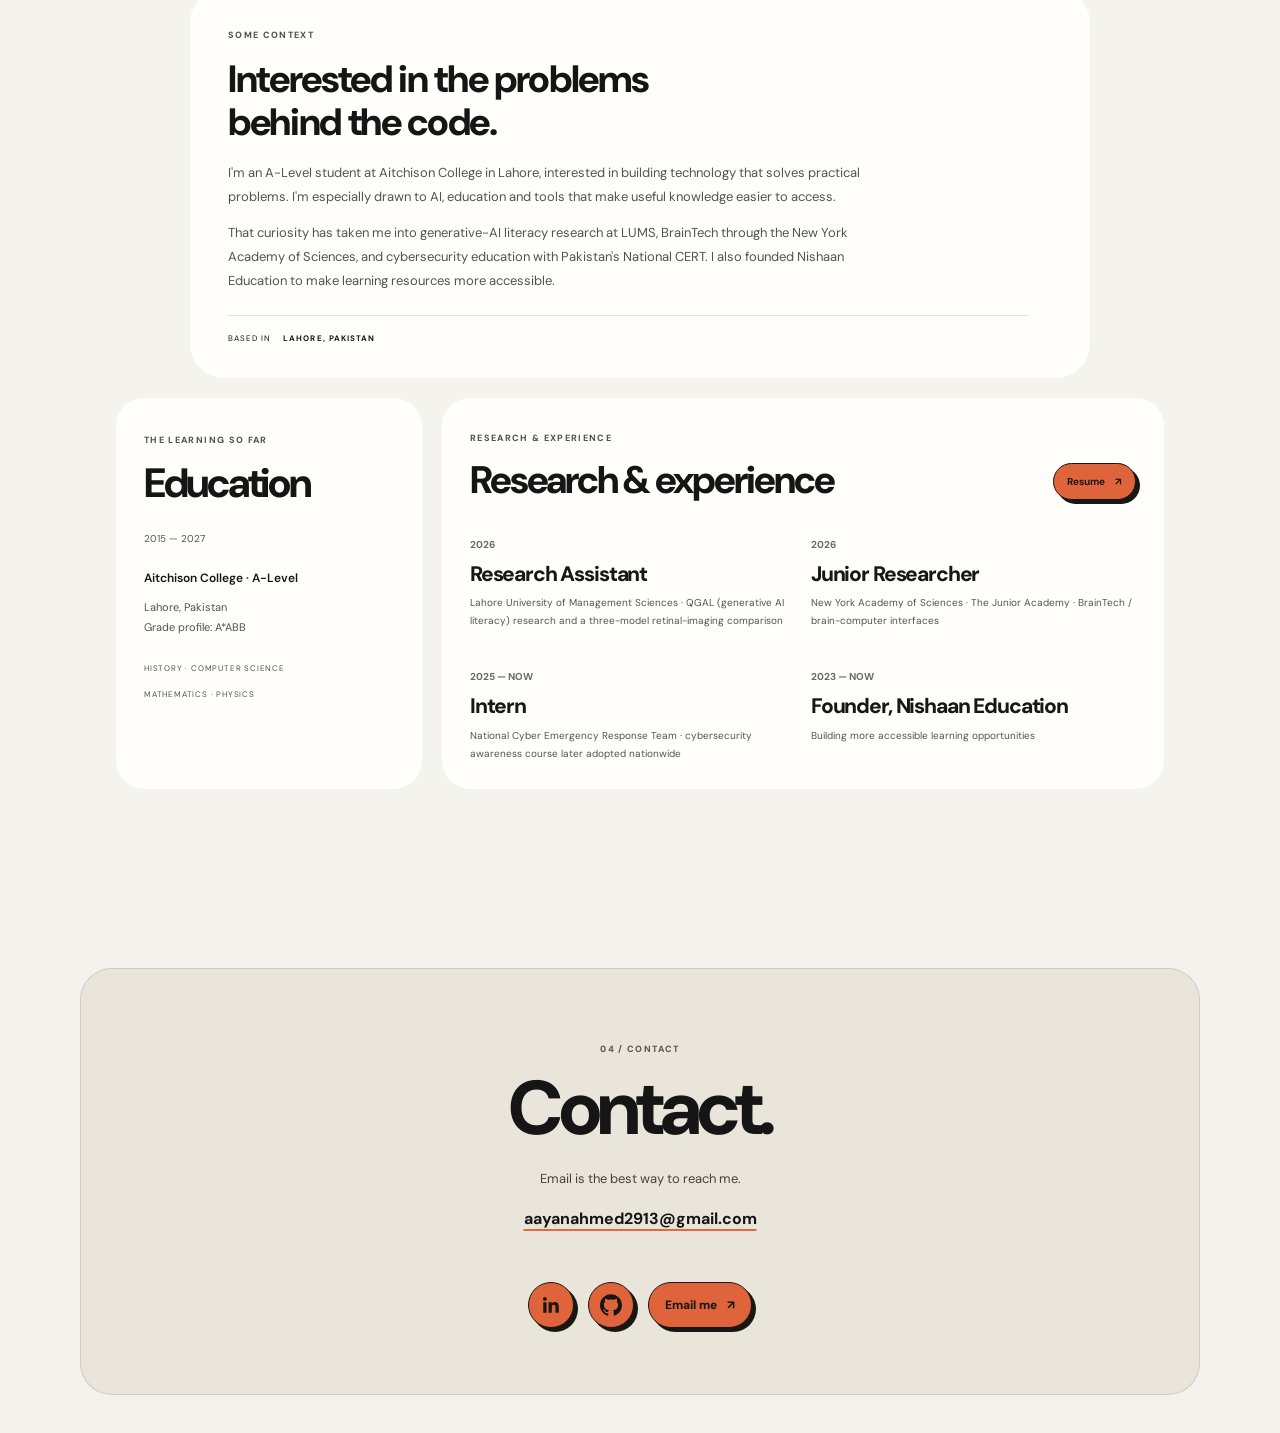
==== commit eb13991e: "Refresh multicolour project tag styling" ====
--- a/index.html
+++ b/index.html
@@ -10,7 +10,7 @@
   <meta name="robots" content="index,follow,max-image-preview:large">
   <link rel="canonical" href="https://aayanahmed200.vercel.app/">
   <link rel="icon" href="/favicon.svg?v=20261109-clean" type="image/svg+xml">
-  <link rel="stylesheet" href="/styles.css?v=20261114-original-cta-v2">
+  <link rel="stylesheet" href="/styles.css?v=20261114-multicolour-tags-v1">
 <meta property="og:type" content="website">
   <meta property="og:site_name" content="Aayan Ahmed">
   <meta property="og:title" content="Aayan Ahmed — Software Engineer &amp; AI Researcher">
--- a/styles.css
+++ b/styles.css
@@ -9932,3 +9932,66 @@
     transition: none !important;
   }
 }
+
+
+/* 14 Nov 2026 — varied, muted category tag colours and clearer title spacing. */
+html[data-site-theme="light"] body .project-tags {
+  gap: 7px !important;
+  margin-bottom: 14px !important;
+}
+html[data-site-theme="light"] body .project-tag-chip:nth-child(6n + 1) {
+  background: #FCE8DF !important;
+  border-color: #E8B9A7 !important;
+  color: #934A32 !important;
+}
+html[data-site-theme="light"] body .project-tag-chip:nth-child(6n + 2) {
+  background: #E5ECF7 !important;
+  border-color: #BFCCE2 !important;
+  color: #4B6386 !important;
+}
+html[data-site-theme="light"] body .project-tag-chip:nth-child(6n + 3) {
+  background: #E5F0E6 !important;
+  border-color: #C0D5C2 !important;
+  color: #486A4C !important;
+}
+html[data-site-theme="light"] body .project-tag-chip:nth-child(6n + 4) {
+  background: #F0E9F6 !important;
+  border-color: #D3C2E1 !important;
+  color: #72568A !important;
+}
+html[data-site-theme="light"] body .project-tag-chip:nth-child(6n + 5) {
+  background: #F7E8ED !important;
+  border-color: #E5C0CA !important;
+  color: #8D4D60 !important;
+}
+html[data-site-theme="light"] body .project-tag-chip:nth-child(6n) {
+  background: #E8EEF0 !important;
+  border-color: #C7D3D8 !important;
+  color: #52666D !important;
+}
+html[data-site-theme="light"] body .project-tag-chip:is(:hover,:focus-within) {
+  filter: none !important;
+  transform: none !important;
+}
+html[data-site-theme="light"] body.home-page .project-card .project-meta-row {
+  margin-bottom: 13px !important;
+}
+html[data-site-theme="light"] body.home-page .project-card .project-meta-row + .small-card-content h3,
+html[data-site-theme="light"] body.home-page .project-card .project-meta-row + h3 {
+  margin-top: 0 !important;
+}
+html[data-site-theme="light"] body[data-page="work"] .project-detail-head .project-meta-row {
+  margin-bottom: 14px !important;
+}
+html[data-site-theme="light"] body[data-page="work"] .project-detail-head h2 {
+  margin-top: 0 !important;
+}
+@media (max-width: 620px) {
+  html[data-site-theme="light"] body .project-tags {
+    gap: 6px !important;
+    margin-bottom: 12px !important;
+  }
+  html[data-site-theme="light"] body[data-page="work"] .project-detail-head .project-meta-row {
+    margin-bottom: 12px !important;
+  }
+}
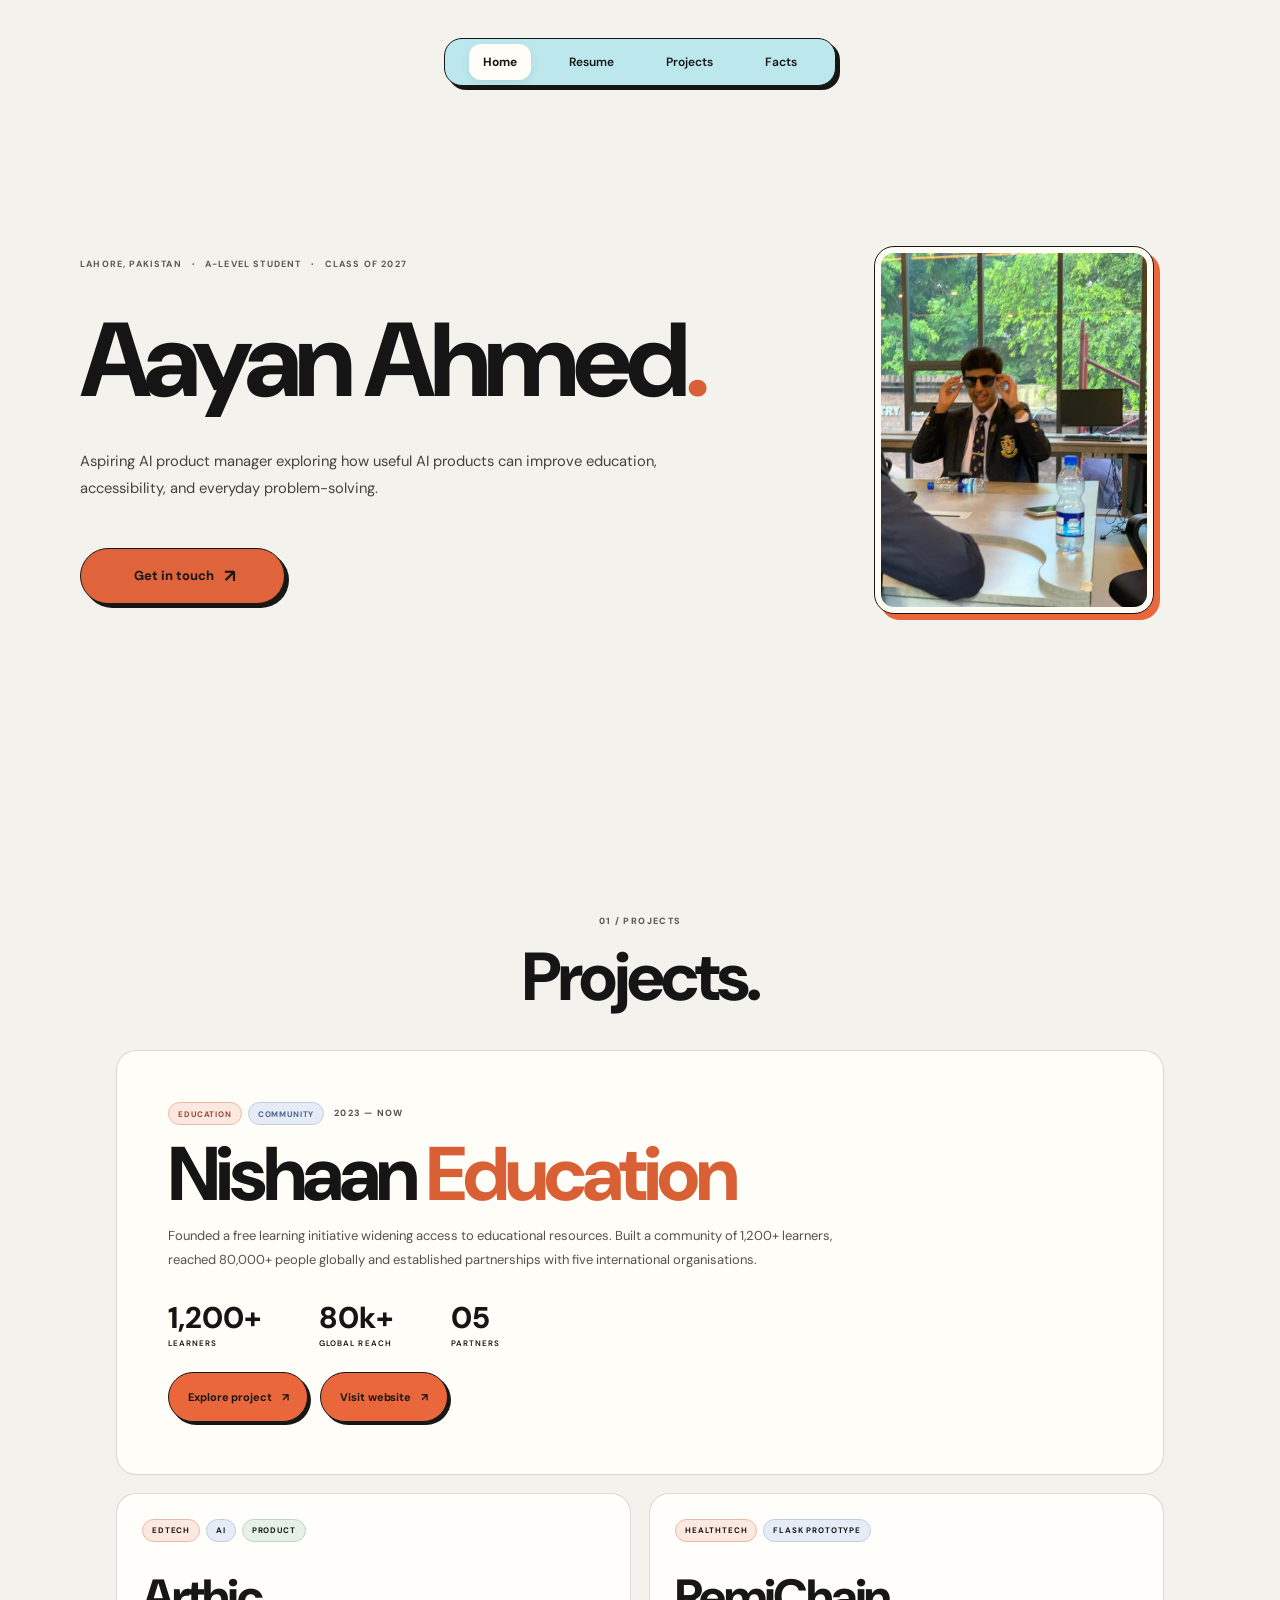
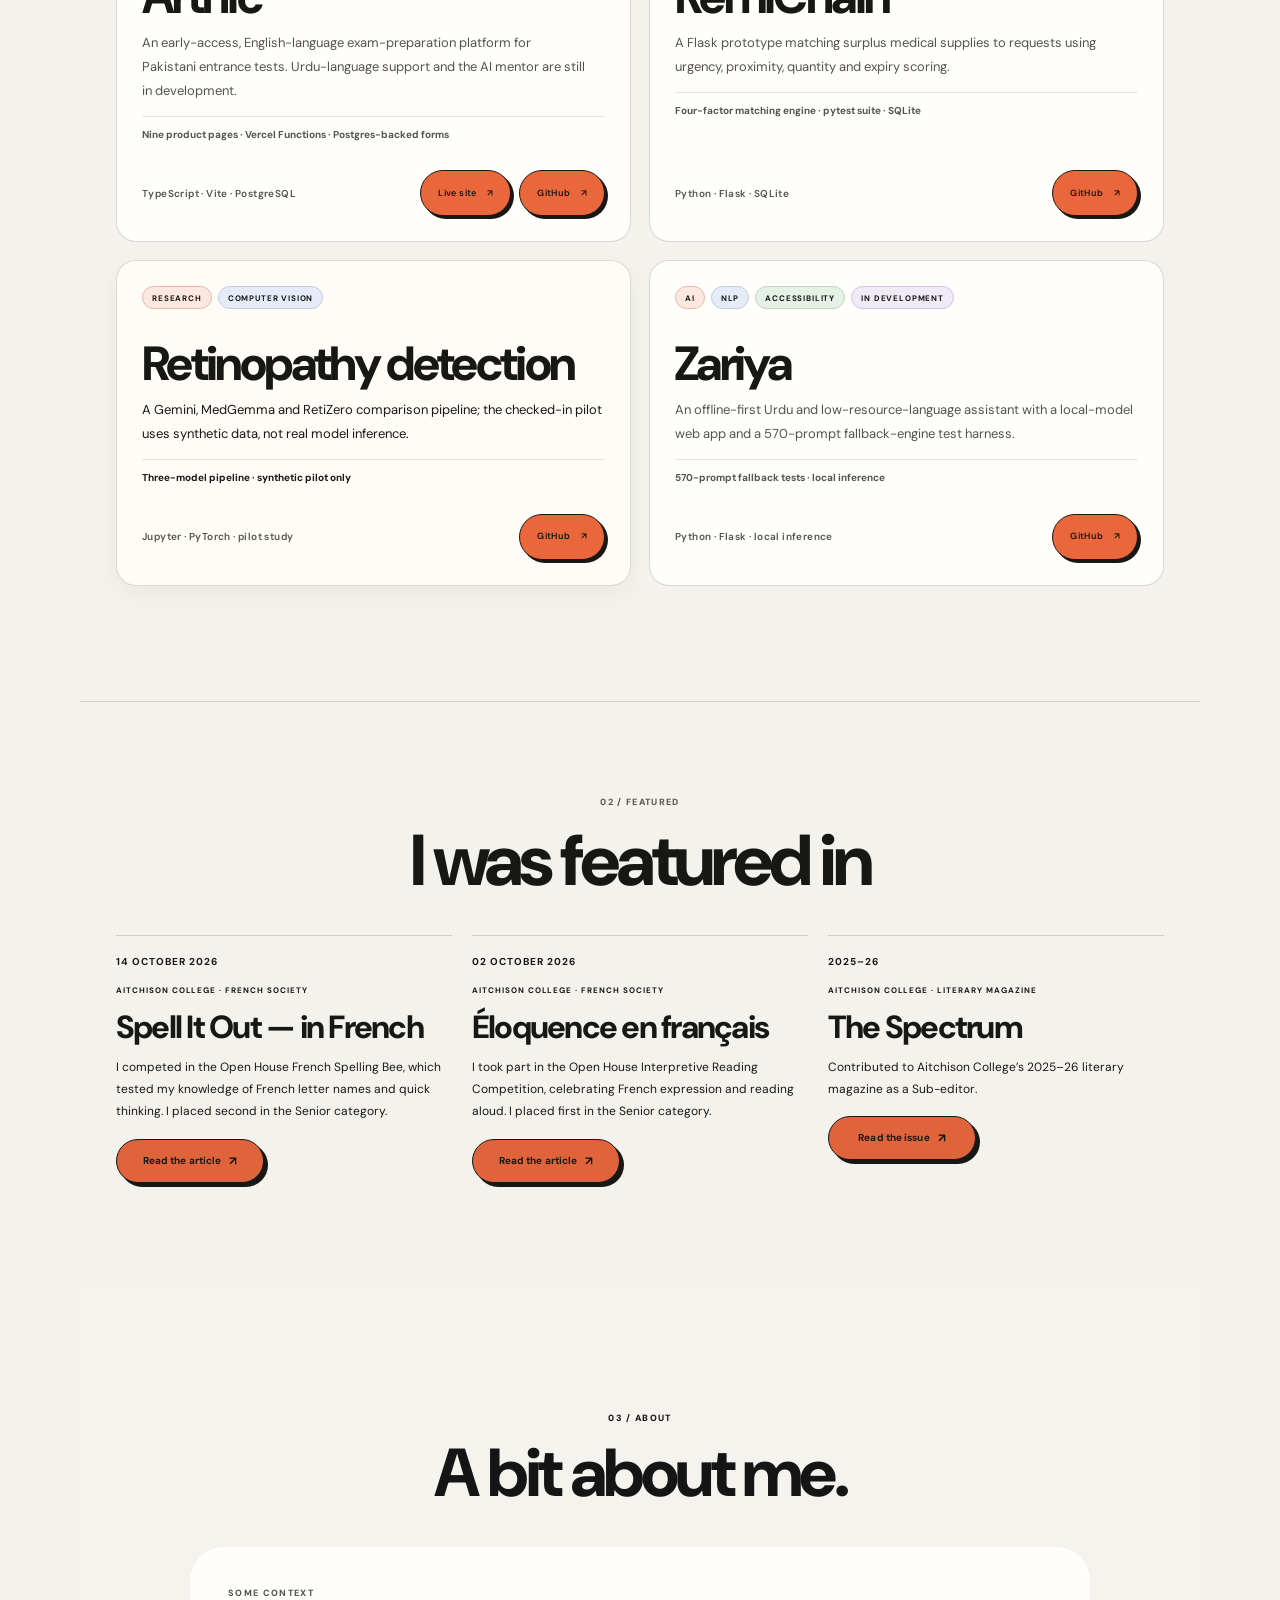
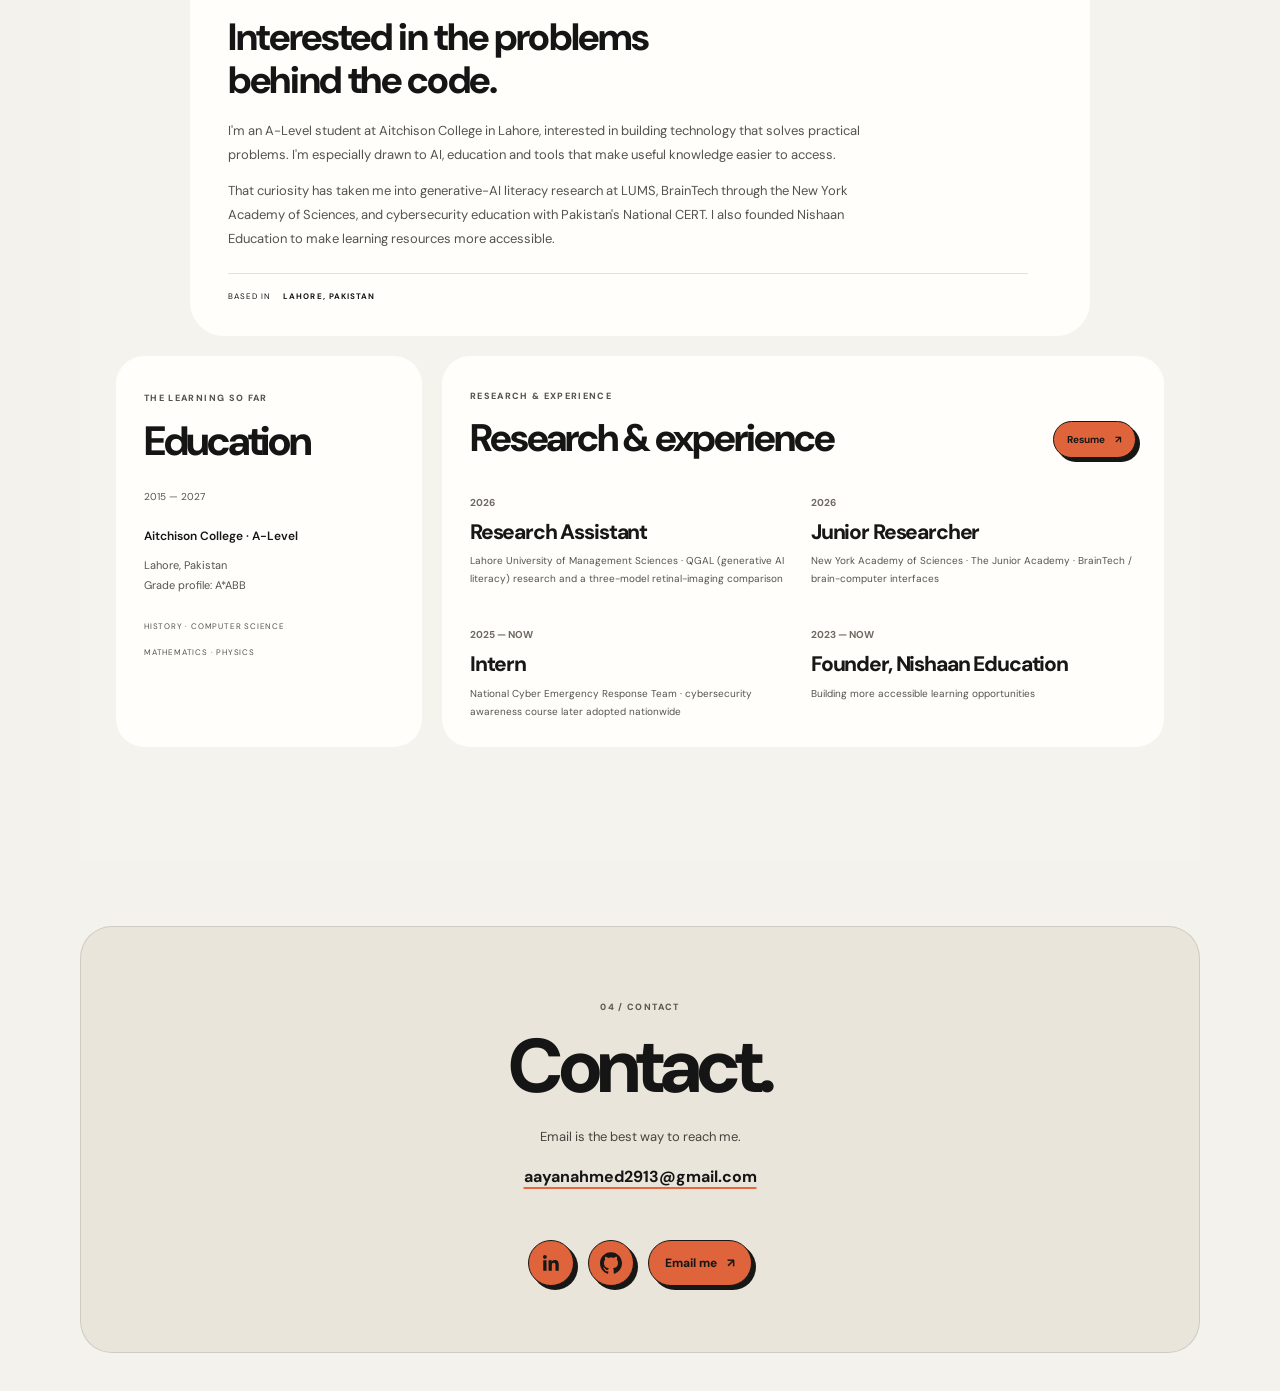
==== commit 4c1c0443: "Position portfolio around aspiring AI product management" ====
--- a/index.html
+++ b/index.html
@@ -4,22 +4,22 @@
   <meta charset="utf-8">
   <meta name="viewport" content="width=device-width, initial-scale=1">
   <meta name="theme-color" content="#F4F2ED">
-  <title>Aayan Ahmed — Software Engineer &amp; AI Researcher</title>
-  <meta name="description" content="Aayan Ahmed is an aspiring software engineer and AI researcher, studying at Aitchison College in Lahore, Pakistan, and building projects in AI and education technology.">
+  <title>Aayan Ahmed — Aspiring AI Product Manager</title>
+  <meta name="description" content="Aayan Ahmed is an aspiring AI product manager studying at Aitchison College in Lahore, Pakistan, exploring how thoughtful AI products can solve real problems in education and accessibility.">
   <meta name="author" content="Aayan Ahmed">
   <meta name="robots" content="index,follow,max-image-preview:large">
   <link rel="canonical" href="https://aayanahmed200.vercel.app/">
   <link rel="icon" href="/favicon.svg?v=20261109-clean" type="image/svg+xml">
-  <link rel="stylesheet" href="/styles.css?v=20261114-multicolour-tags-v1">
+  <link rel="stylesheet" href="/styles.css?v=20261114-nishaan-hover-title-fix-v1">
 <meta property="og:type" content="website">
   <meta property="og:site_name" content="Aayan Ahmed">
-  <meta property="og:title" content="Aayan Ahmed — Software Engineer &amp; AI Researcher">
-  <meta property="og:description" content="Aayan Ahmed is an aspiring software engineer and AI researcher, studying at Aitchison College in Lahore, Pakistan, and building projects in AI and education technology.">
+  <meta property="og:title" content="Aayan Ahmed — Aspiring AI Product Manager">
+  <meta property="og:description" content="Aayan Ahmed is an aspiring AI product manager studying at Aitchison College in Lahore, Pakistan, exploring how thoughtful AI products can solve real problems in education and accessibility.">
   <meta property="og:url" content="https://aayanahmed200.vercel.app/">
 
   <meta name="twitter:card" content="summary_large_image">
-  <meta name="twitter:title" content="Aayan Ahmed — Software Engineer &amp; AI Researcher">
-  <meta name="twitter:description" content="Aayan Ahmed is an aspiring software engineer and AI researcher, studying at Aitchison College in Lahore, Pakistan, and building projects in AI and education technology.">
+  <meta name="twitter:title" content="Aayan Ahmed — Aspiring AI Product Manager">
+  <meta name="twitter:description" content="Aayan Ahmed is an aspiring AI product manager studying at Aitchison College in Lahore, Pakistan, exploring how thoughtful AI products can solve real problems in education and accessibility.">
 
   <script type="application/ld+json">
   {
@@ -31,8 +31,8 @@
         "name":"Aayan Ahmed",
         "alternateName":"Aayan",
         "url":"https://aayanahmed200.vercel.app/",
-        "description":"Aayan Ahmed is an aspiring software engineer and AI researcher, studying at Aitchison College in Lahore, Pakistan, and building projects in AI and education technology.",
-        "jobTitle":"Aspiring Software Engineer and AI Researcher",
+        "description":"Aayan Ahmed is an aspiring AI product manager studying at Aitchison College in Lahore, Pakistan, exploring how thoughtful AI products can solve real problems in education and accessibility.",
+        "jobTitle":"Aspiring AI Product Manager",
         "email":"mailto:aayanahmed2913@gmail.com",
         "sameAs":["https://github.com/aayanahmed200","https://linkedin.com/in/aayanahmed20"],
         "affiliation":{"@type":"EducationalOrganization","name":"Aitchison College","url":"https://aitchison.edu.pk/"},
@@ -67,10 +67,10 @@
 
   <main>
     <section class="hero container" id="top">
-      <img class="hero-portrait" src="/assets/aayan-portrait-2026.webp?v=20261112-pointer-loader-v13" alt="Portrait of Aayan Ahmed, aspiring software engineer and AI researcher" width="768" height="1024" loading="eager" fetchpriority="high" decoding="async">
+      <img class="hero-portrait" src="/assets/aayan-portrait-2026.webp?v=20261112-pointer-loader-v13" alt="Portrait of Aayan Ahmed" width="768" height="1024" loading="eager" fetchpriority="high" decoding="async">
       <p class="hero-kicker">Lahore, Pakistan <span class="kicker-separator">·</span> A-Level student <span class="kicker-separator">·</span> Class of 2027</p>
       <h1><span class="hero-name">Aayan Ahmed<span class="accent-period">.</span></span></h1>
-      <p class="hero-copy">Aspiring software engineer and AI researcher building tools for education technology, low-resource language access, and applied research.</p>
+      <p class="hero-copy">Aspiring AI product manager exploring how useful AI products can improve education, accessibility, and everyday problem-solving.</p>
       <a class="hero-button" href="mailto:aayanahmed2913@gmail.com">Get in touch <span aria-hidden="true">↗</span></a>
     </section>
 
--- a/styles.css
+++ b/styles.css
@@ -9995,3 +9995,23 @@
     margin-bottom: 12px !important;
   }
 }
+
+/* 14 Nov 2026 — keep the Nishaan Education title accent unchanged on homepage hover. */
+html[data-site-theme="light"] body.home-page #nishaan .heading-accent {
+  color:#D95F35 !important;
+}
+
+/* 14 Nov 2026 — keep project tags and their date on the same vertical axis. */
+html[data-site-theme="light"] body .project-meta-row > .project-tags {
+  margin:0 !important;
+  align-self:center !important;
+}
+html[data-site-theme="light"] body .project-meta-row > .project-year {
+  display:inline-flex !important;
+  align-items:center !important;
+  align-self:center !important;
+  min-height:23px !important;
+  margin:0 !important;
+  line-height:1 !important;
+  box-sizing:border-box !important;
+}
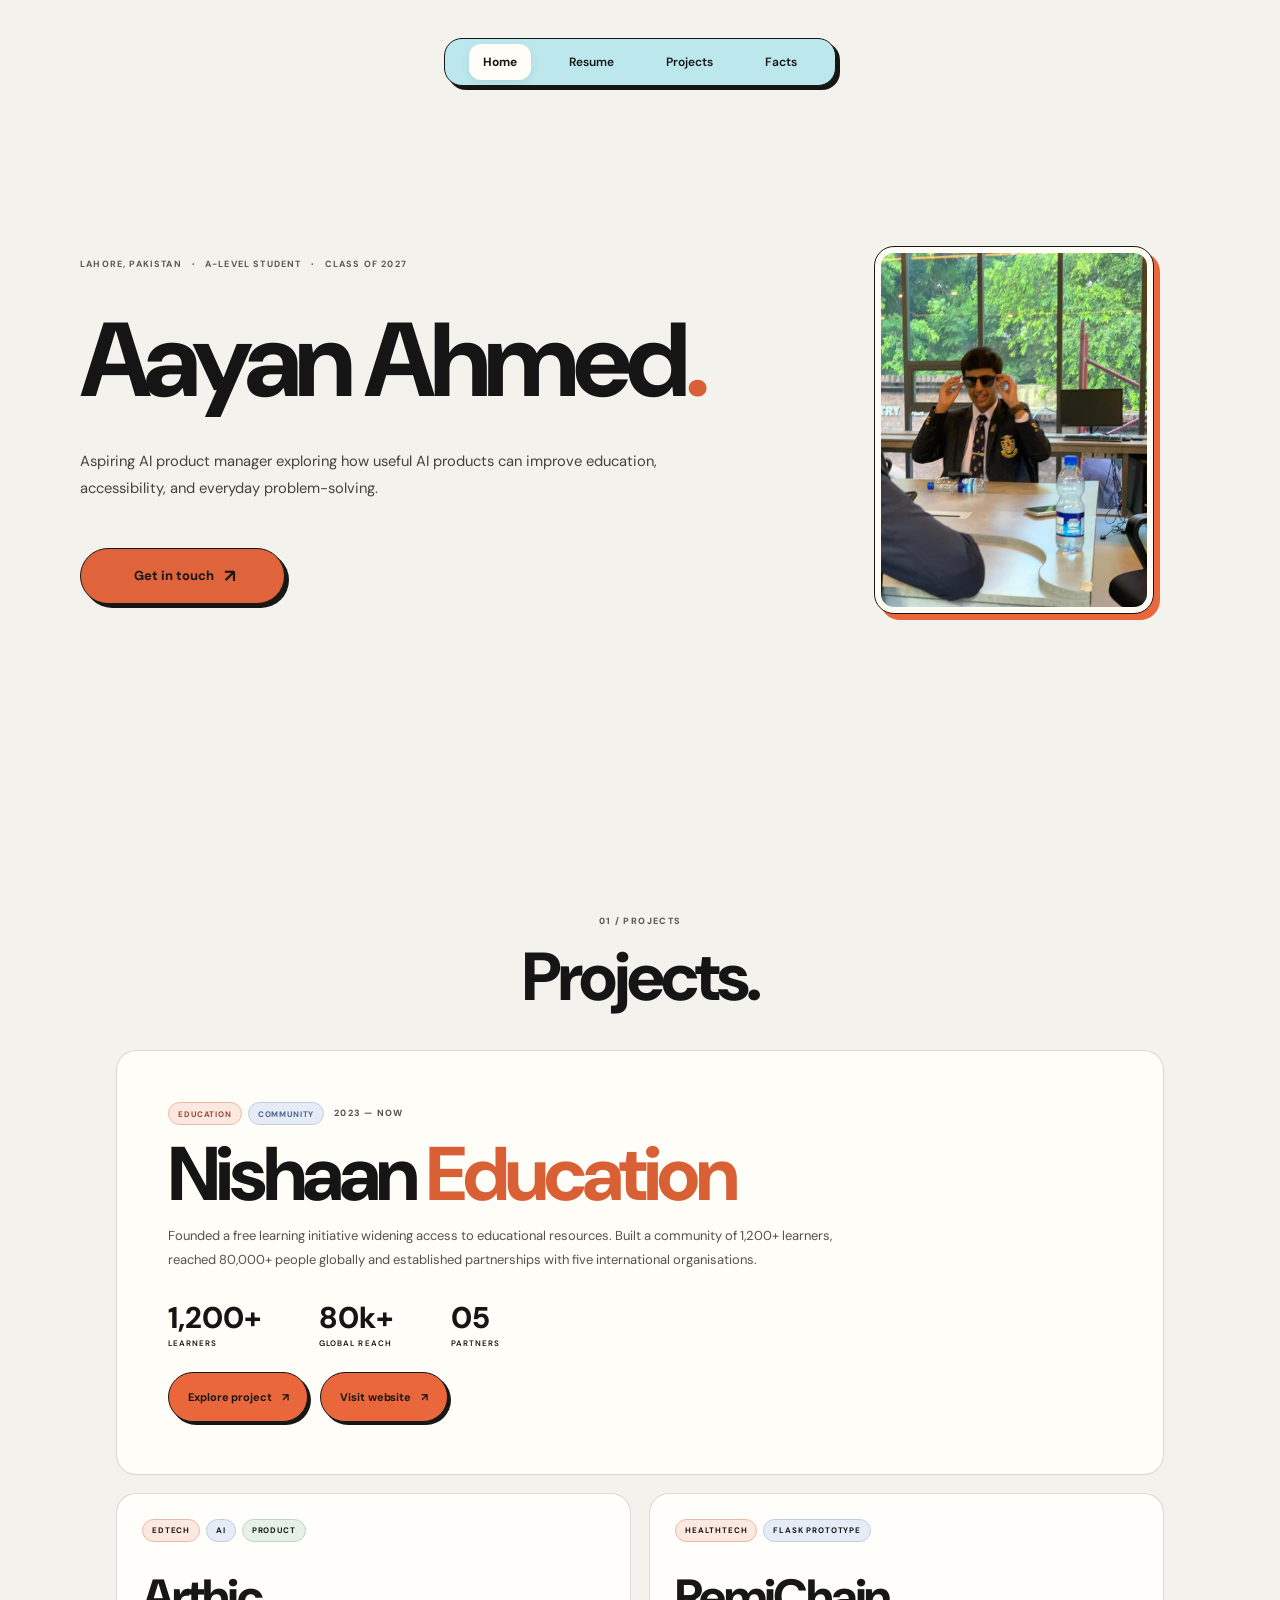
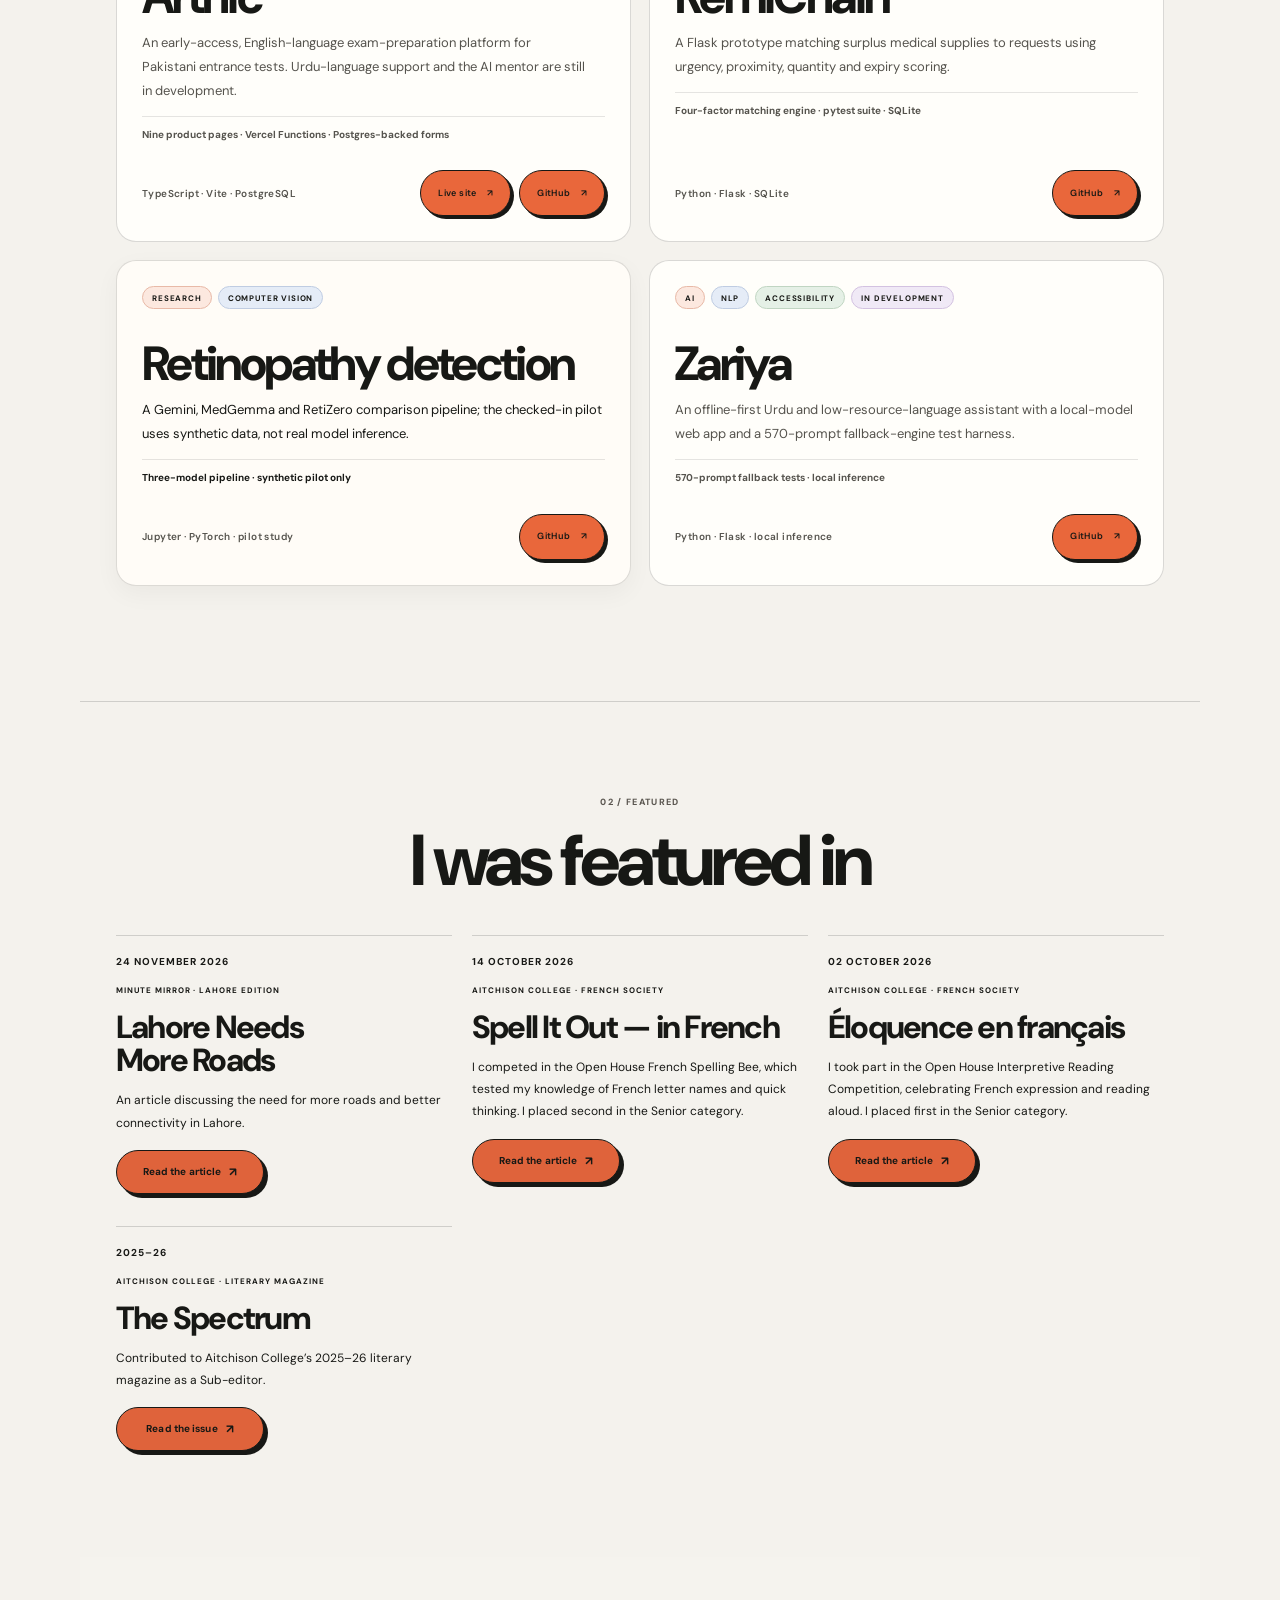
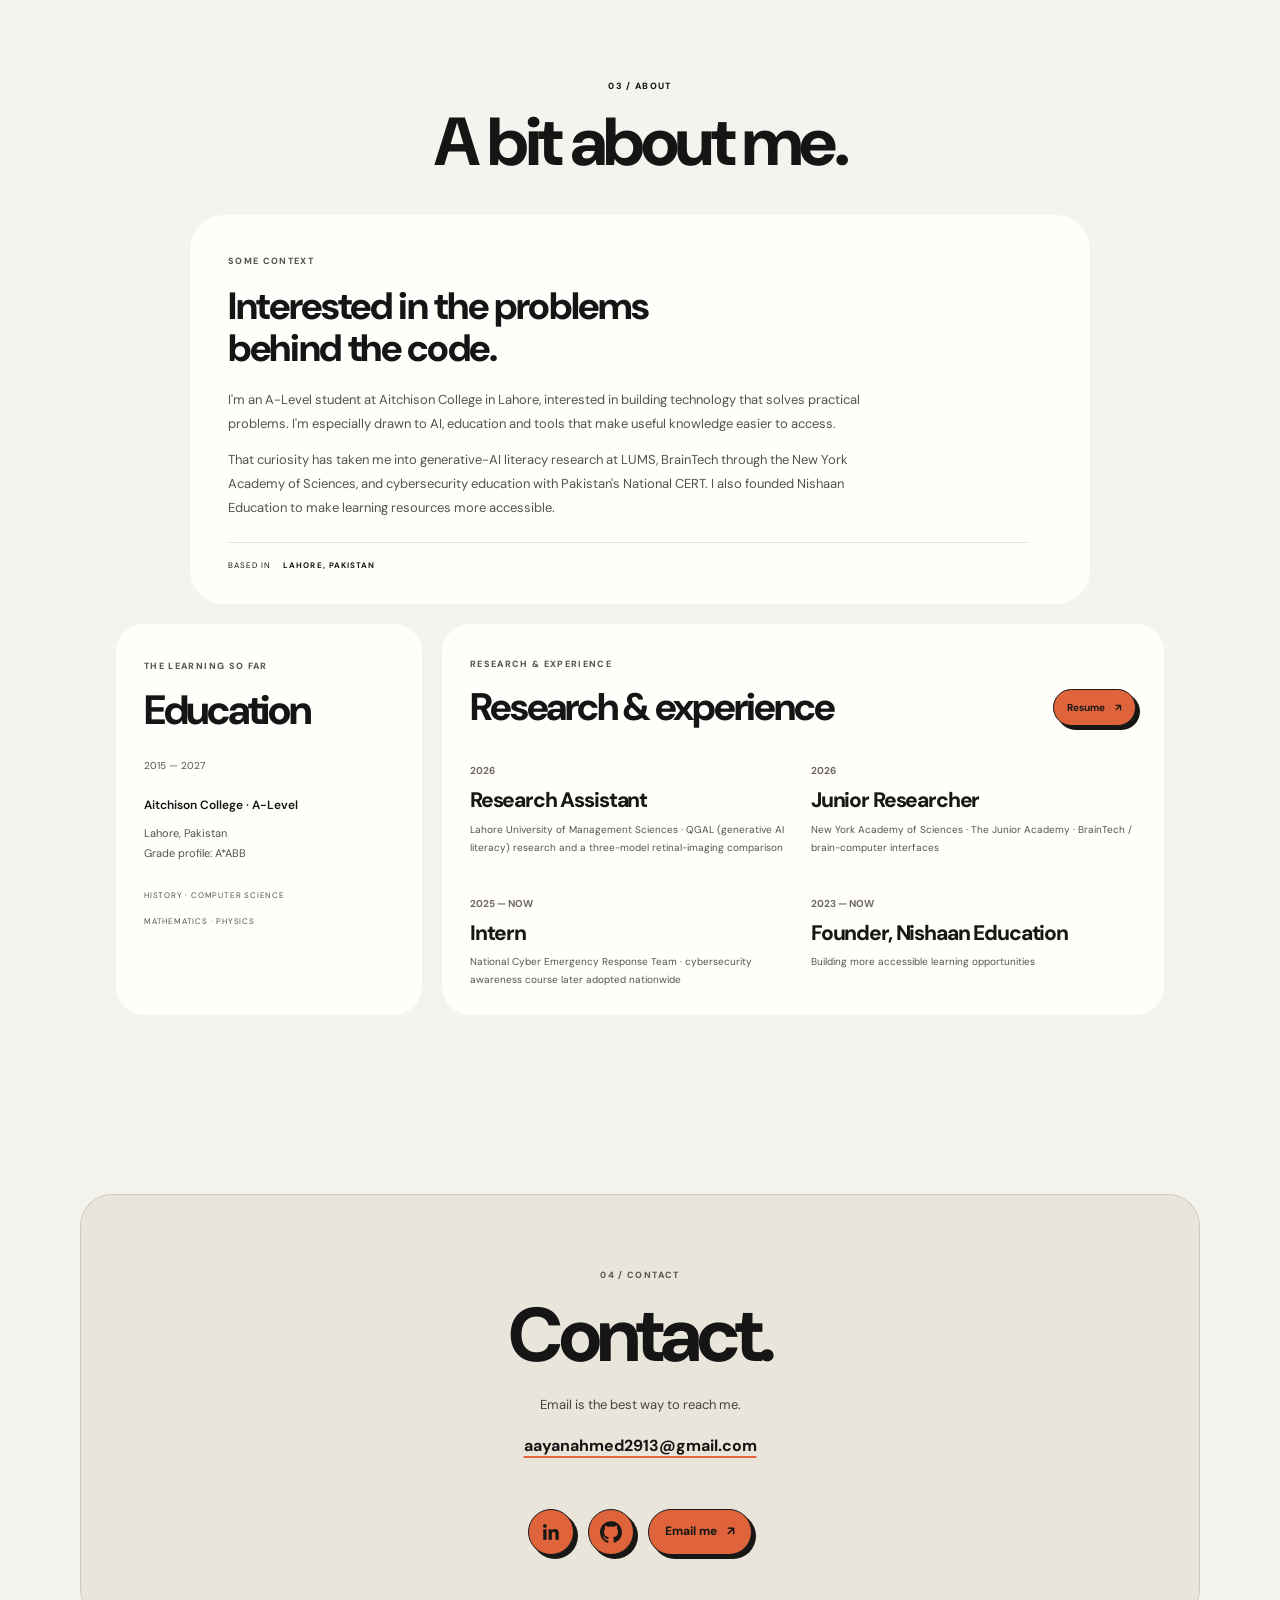
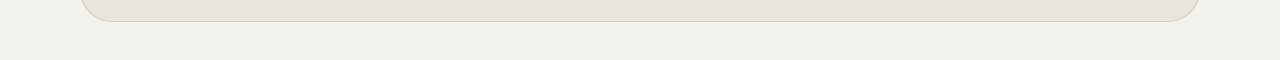
==== commit ed43bdd3: "Add Minute Mirror article to Featured In" ====
--- a/index.html
+++ b/index.html
@@ -39,7 +39,7 @@
         "address":{"@type":"PostalAddress","addressLocality":"Lahore","addressRegion":"Punjab","addressCountry":"PK"},
         "knowsAbout":["Artificial intelligence","Computer science","Education technology","Research","Student leadership","Community education"]
       },
-      {"@type":"ProfilePage","@id":"https://aayanahmed200.vercel.app/#profile","url":"https://aayanahmed200.vercel.app/","name":"Aayan Ahmed — Software Engineer & AI Researcher","mainEntity":{"@id":"https://aayanahmed200.vercel.app/#aayan"}},
+      {"@type":"ProfilePage","@id":"https://aayanahmed200.vercel.app/#profile","url":"https://aayanahmed200.vercel.app/","name":"Aayan Ahmed — Aspiring AI Product Manager","mainEntity":{"@id":"https://aayanahmed200.vercel.app/#aayan"}},
       {
         "@type":"WebSite",
         "@id":"https://aayanahmed200.vercel.app/#website",
@@ -152,6 +152,13 @@
         </div>
         <div class="featured-grid reveal">
           <article class="featured-card">
+            <div class="featured-card-top"><span class="article-date">24 NOVEMBER 2026</span></div>
+            <p class="article-kicker">MINUTE MIRROR · LAHORE EDITION</p>
+            <h3>Lahore Needs More Roads</h3>
+            <p>An article discussing the need for more roads and better connectivity in Lahore.</p>
+            <a href="https://epaper.minutemirror.com.pk/epaper/lahore/6/2026-11-24" target="_blank" rel="noopener noreferrer">Read the article <span aria-hidden="true">↗</span></a>
+          </article>
+          <article class="featured-card">
             <div class="featured-card-top"><span class="article-date">14 OCTOBER 2026</span></div>
             <p class="article-kicker">AITCHISON COLLEGE · FRENCH SOCIETY</p>
             <h3>Spell It Out — in French</h3>
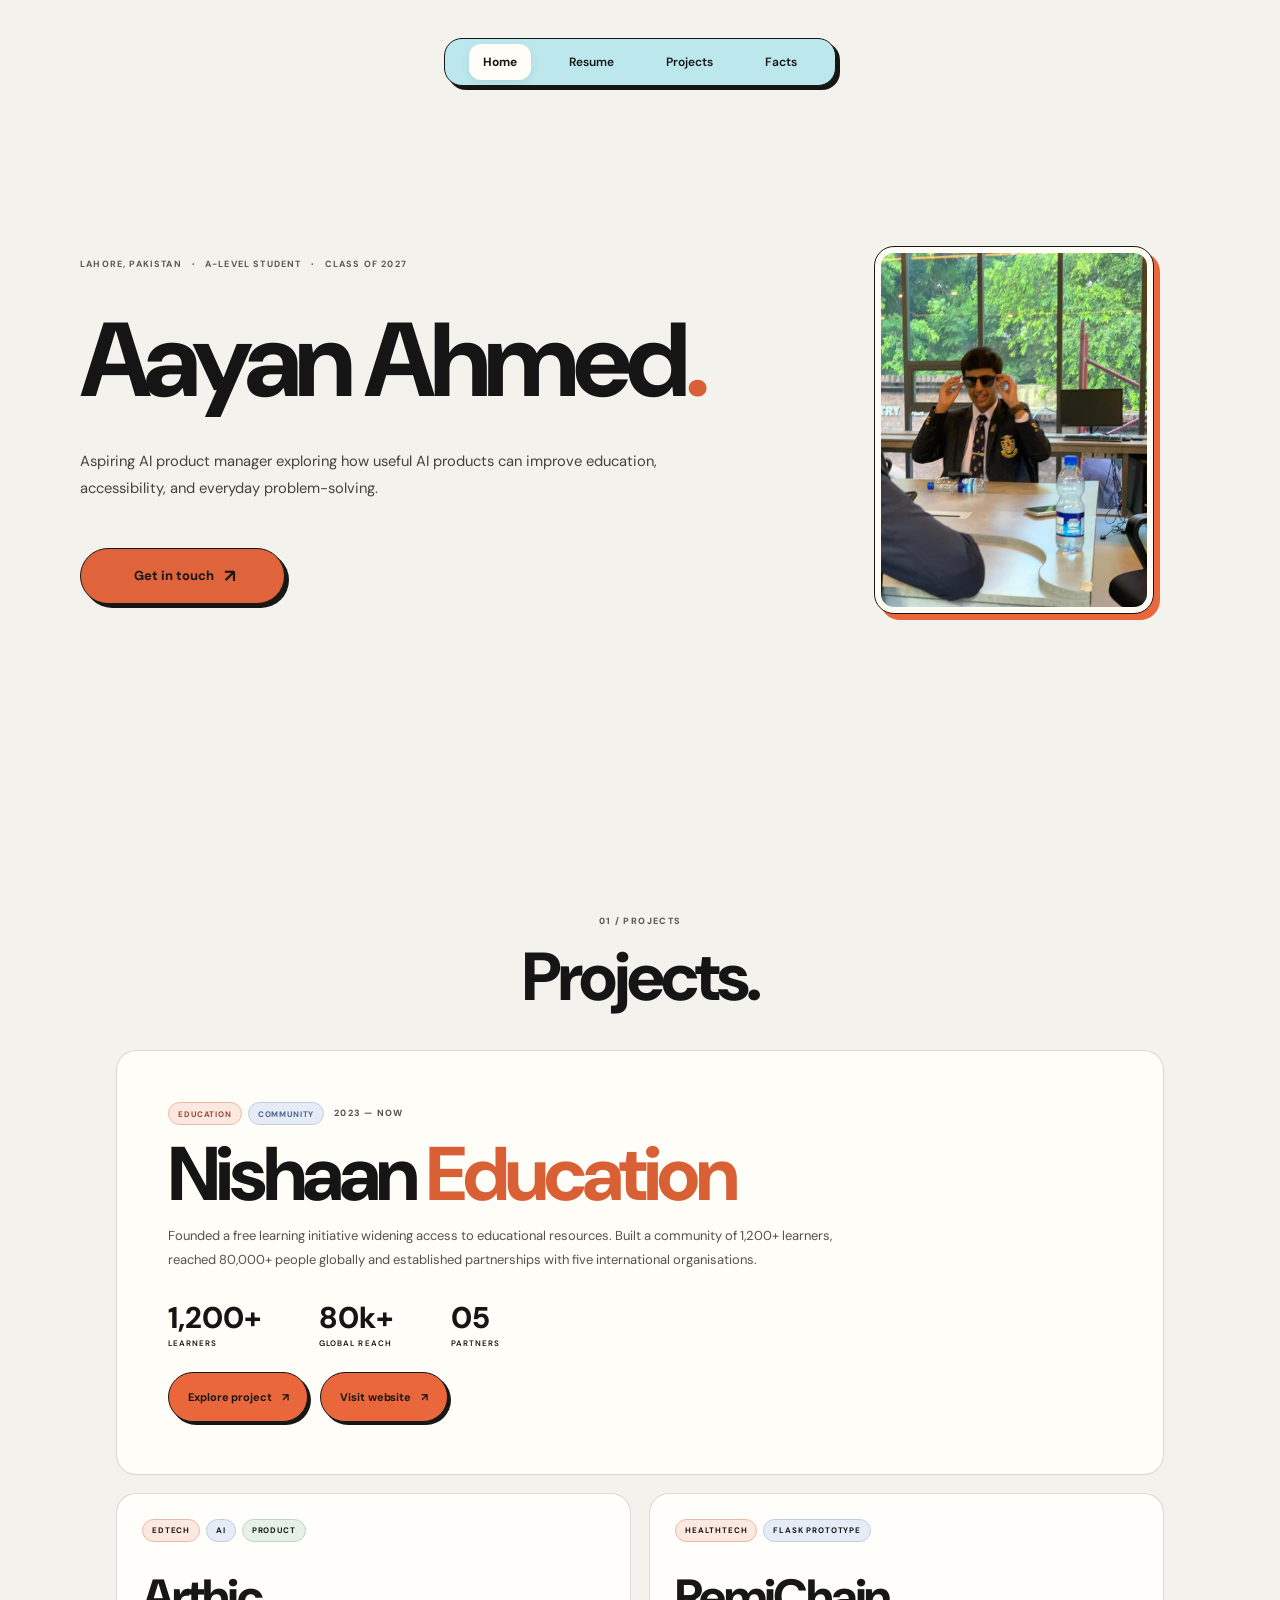
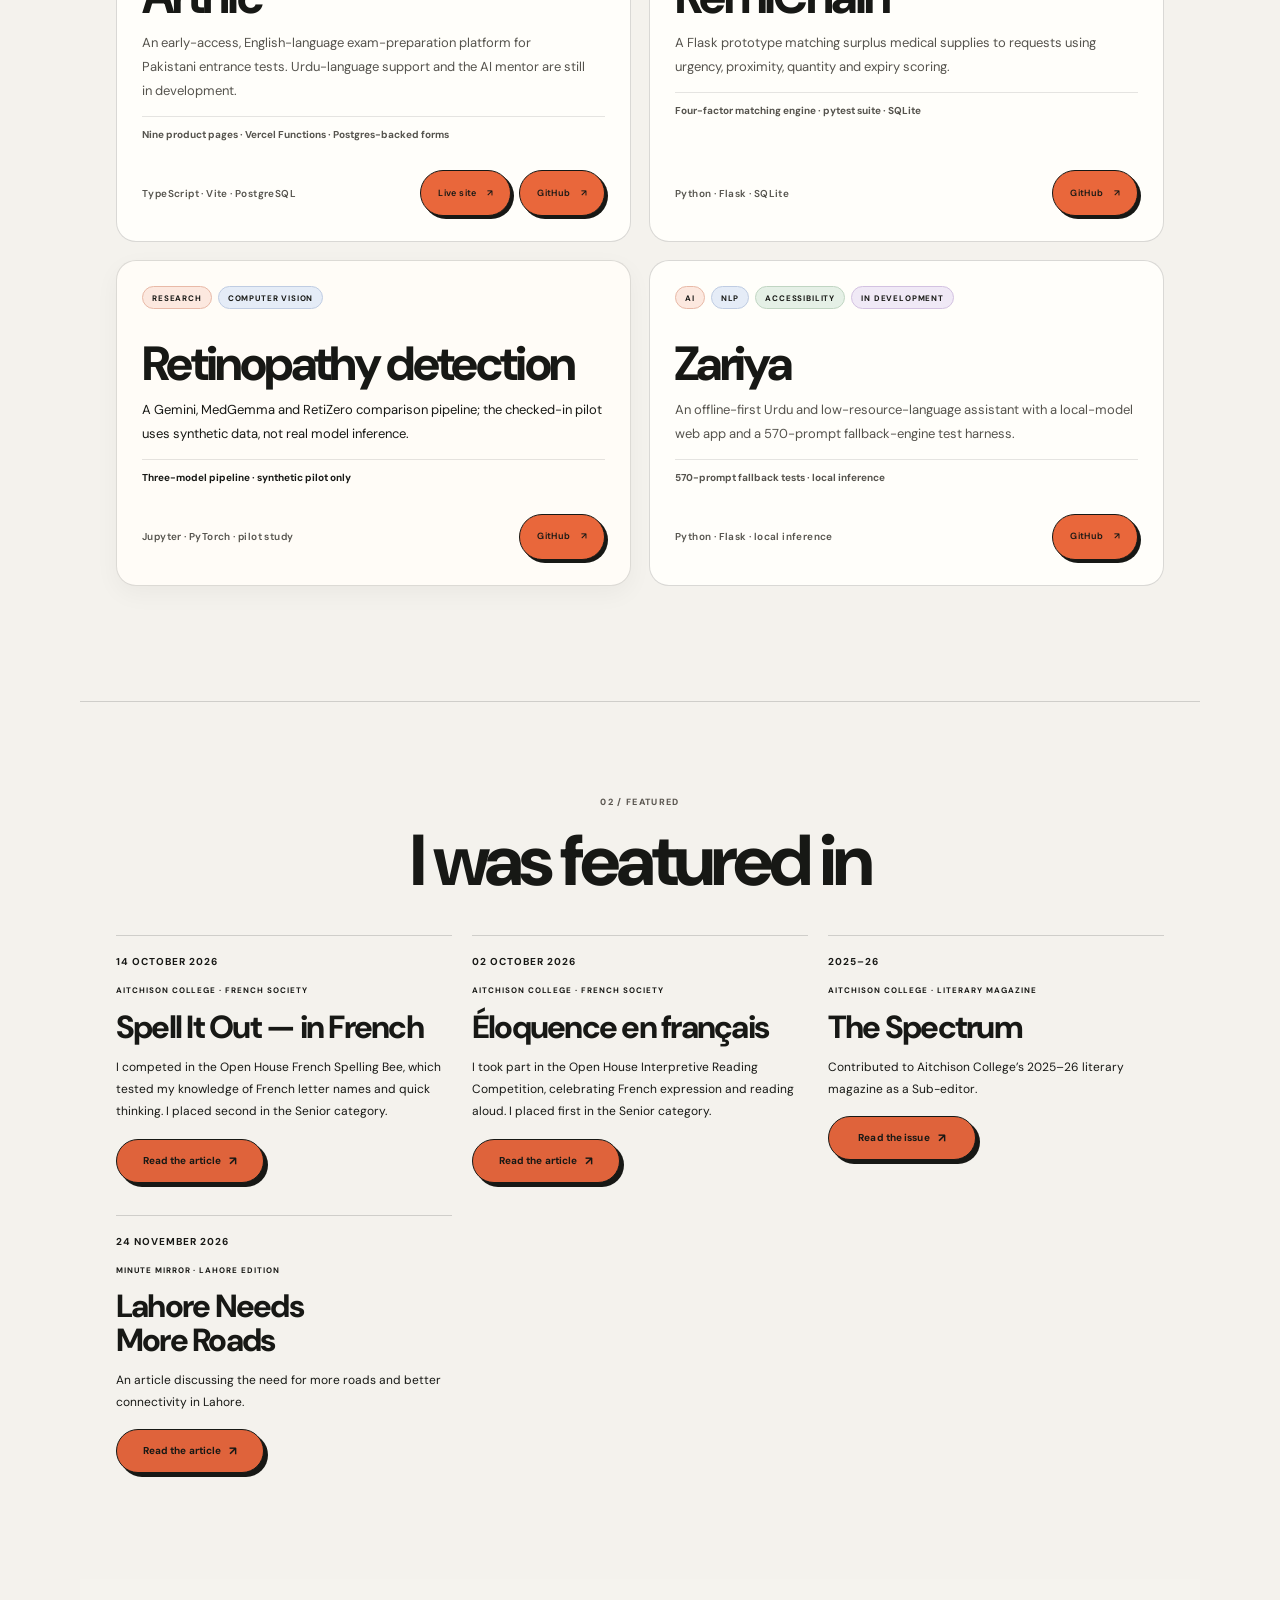
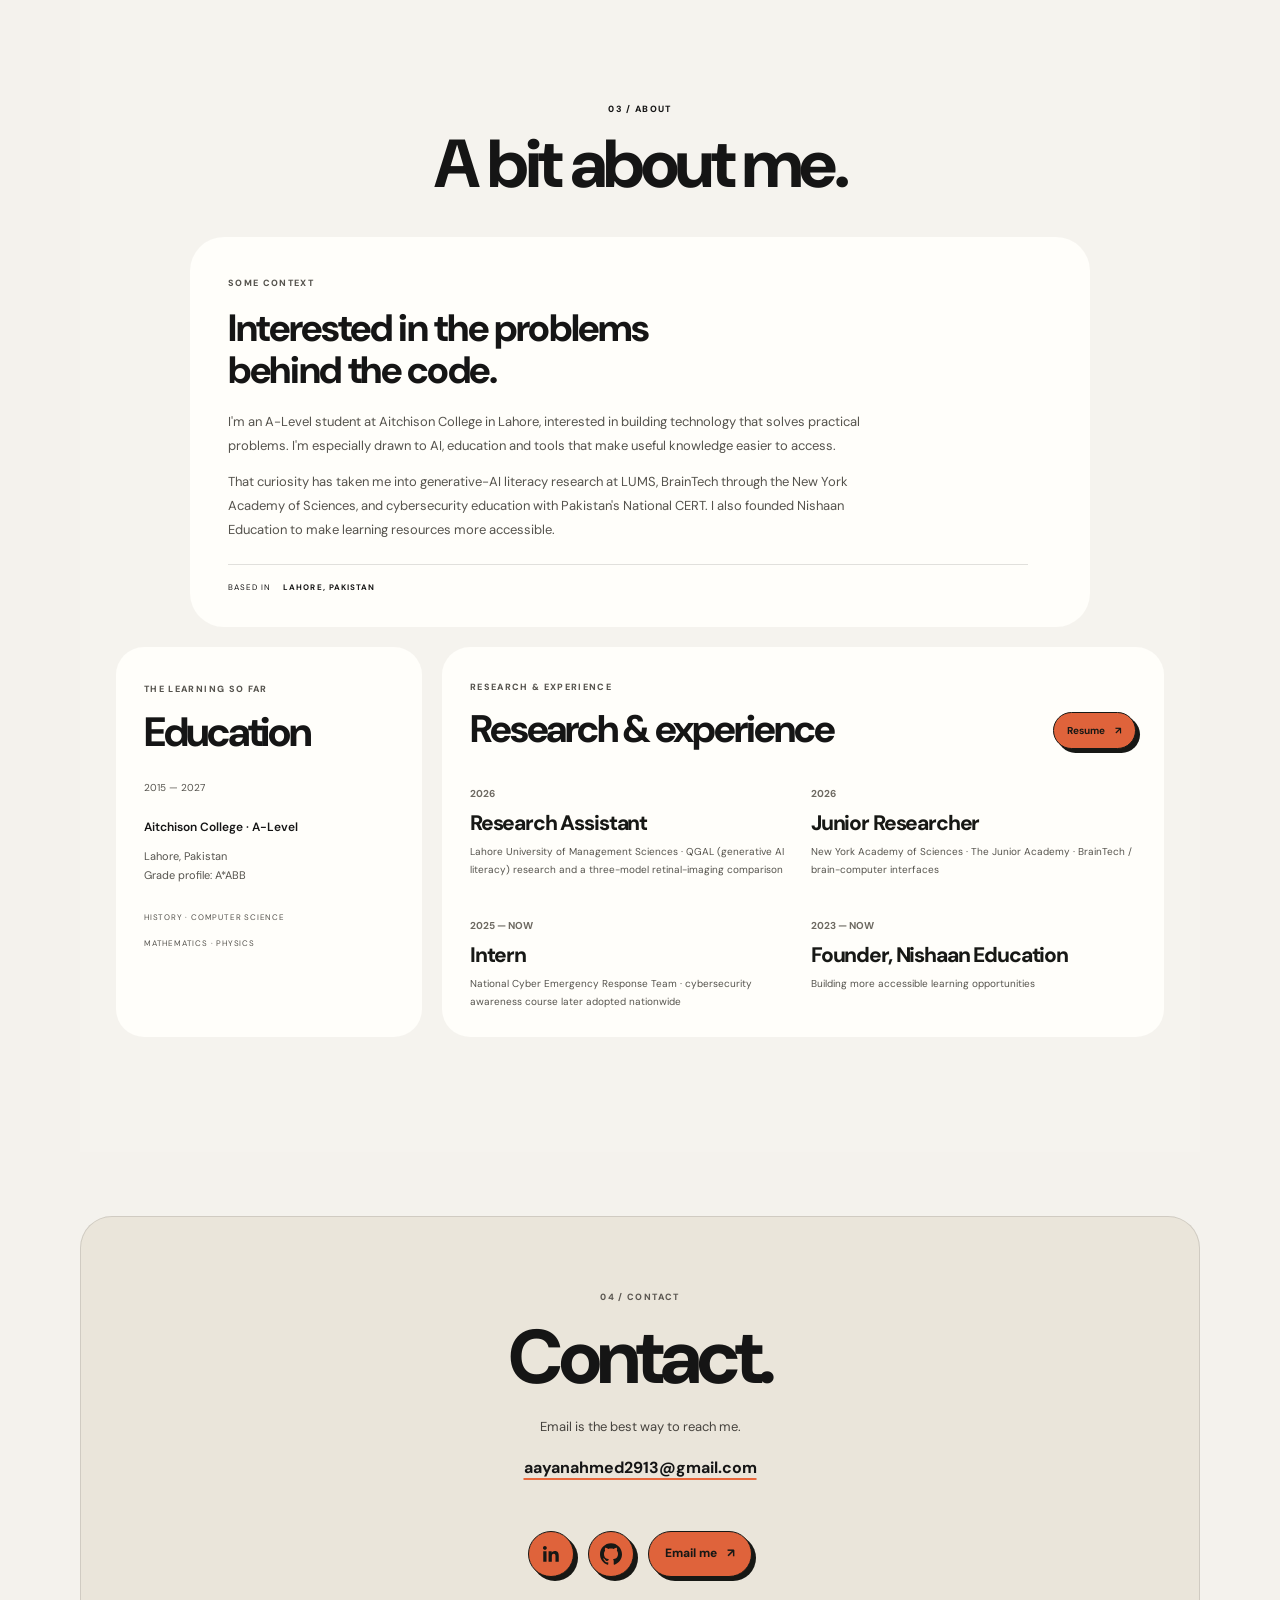
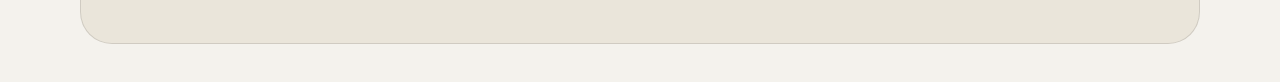
==== commit 75ec4c1b: "Keep original Featured In card order" ====
--- a/index.html
+++ b/index.html
@@ -152,32 +152,32 @@
         </div>
         <div class="featured-grid reveal">
           <article class="featured-card">
+            <div class="featured-card-top"><span class="article-date">14 OCTOBER 2026</span></div>
+            <p class="article-kicker">AITCHISON COLLEGE · FRENCH SOCIETY</p>
+            <h3>Spell It Out — in French</h3>
+            <p>I competed in the Open House French Spelling Bee, which tested my knowledge of French letter names and quick thinking. I placed second in the Senior category.</p>
+            <a href="https://aitchison.edu.pk/news-3421-spell-it-out-in-french" target="_blank" rel="noopener noreferrer">Read the article <span aria-hidden="true">↗</span></a>
+          </article>
+          <article class="featured-card">
+            <div class="featured-card-top"><span class="article-date">02 OCTOBER 2026</span></div>
+            <p class="article-kicker">AITCHISON COLLEGE · FRENCH SOCIETY</p>
+            <h3>Éloquence en français</h3>
+            <p>I took part in the Open House Interpretive Reading Competition, celebrating French expression and reading aloud. I placed first in the Senior category.</p>
+            <a href="https://aitchison.edu.pk/news-3387-eloquence-en-francais-open-house-interpretive-reading" target="_blank" rel="noopener noreferrer">Read the article <span aria-hidden="true">↗</span></a>
+          </article>
+          <article class="featured-card">
+            <div class="featured-card-top"><span class="article-date">2025–26</span></div>
+            <p class="article-kicker">AITCHISON COLLEGE · LITERARY MAGAZINE</p>
+            <h3>The Spectrum</h3>
+            <p>Contributed to Aitchison College’s 2025–26 literary magazine as a Sub-editor.</p>
+            <a href="https://aitchison.edu.pk/school_doc/2025-26/chronicles/Spectrum-2025-26%28Literary%29.pdf" target="_blank" rel="noopener noreferrer">Read the issue <span aria-hidden="true">↗</span></a>
+          </article>
+          <article class="featured-card">
             <div class="featured-card-top"><span class="article-date">24 NOVEMBER 2026</span></div>
             <p class="article-kicker">MINUTE MIRROR · LAHORE EDITION</p>
             <h3>Lahore Needs More Roads</h3>
             <p>An article discussing the need for more roads and better connectivity in Lahore.</p>
             <a href="https://epaper.minutemirror.com.pk/epaper/lahore/6/2026-11-24" target="_blank" rel="noopener noreferrer">Read the article <span aria-hidden="true">↗</span></a>
-          </article>
-          <article class="featured-card">
-            <div class="featured-card-top"><span class="article-date">14 OCTOBER 2026</span></div>
-            <p class="article-kicker">AITCHISON COLLEGE · FRENCH SOCIETY</p>
-            <h3>Spell It Out — in French</h3>
-            <p>I competed in the Open House French Spelling Bee, which tested my knowledge of French letter names and quick thinking. I placed second in the Senior category.</p>
-            <a href="https://aitchison.edu.pk/news-3421-spell-it-out-in-french" target="_blank" rel="noopener noreferrer">Read the article <span aria-hidden="true">↗</span></a>
-          </article>
-          <article class="featured-card">
-            <div class="featured-card-top"><span class="article-date">02 OCTOBER 2026</span></div>
-            <p class="article-kicker">AITCHISON COLLEGE · FRENCH SOCIETY</p>
-            <h3>Éloquence en français</h3>
-            <p>I took part in the Open House Interpretive Reading Competition, celebrating French expression and reading aloud. I placed first in the Senior category.</p>
-            <a href="https://aitchison.edu.pk/news-3387-eloquence-en-francais-open-house-interpretive-reading" target="_blank" rel="noopener noreferrer">Read the article <span aria-hidden="true">↗</span></a>
-          </article>
-          <article class="featured-card">
-            <div class="featured-card-top"><span class="article-date">2025–26</span></div>
-            <p class="article-kicker">AITCHISON COLLEGE · LITERARY MAGAZINE</p>
-            <h3>The Spectrum</h3>
-            <p>Contributed to Aitchison College’s 2025–26 literary magazine as a Sub-editor.</p>
-            <a href="https://aitchison.edu.pk/school_doc/2025-26/chronicles/Spectrum-2025-26%28Literary%29.pdf" target="_blank" rel="noopener noreferrer">Read the issue <span aria-hidden="true">↗</span></a>
           </article>
         </div>
       </div>
